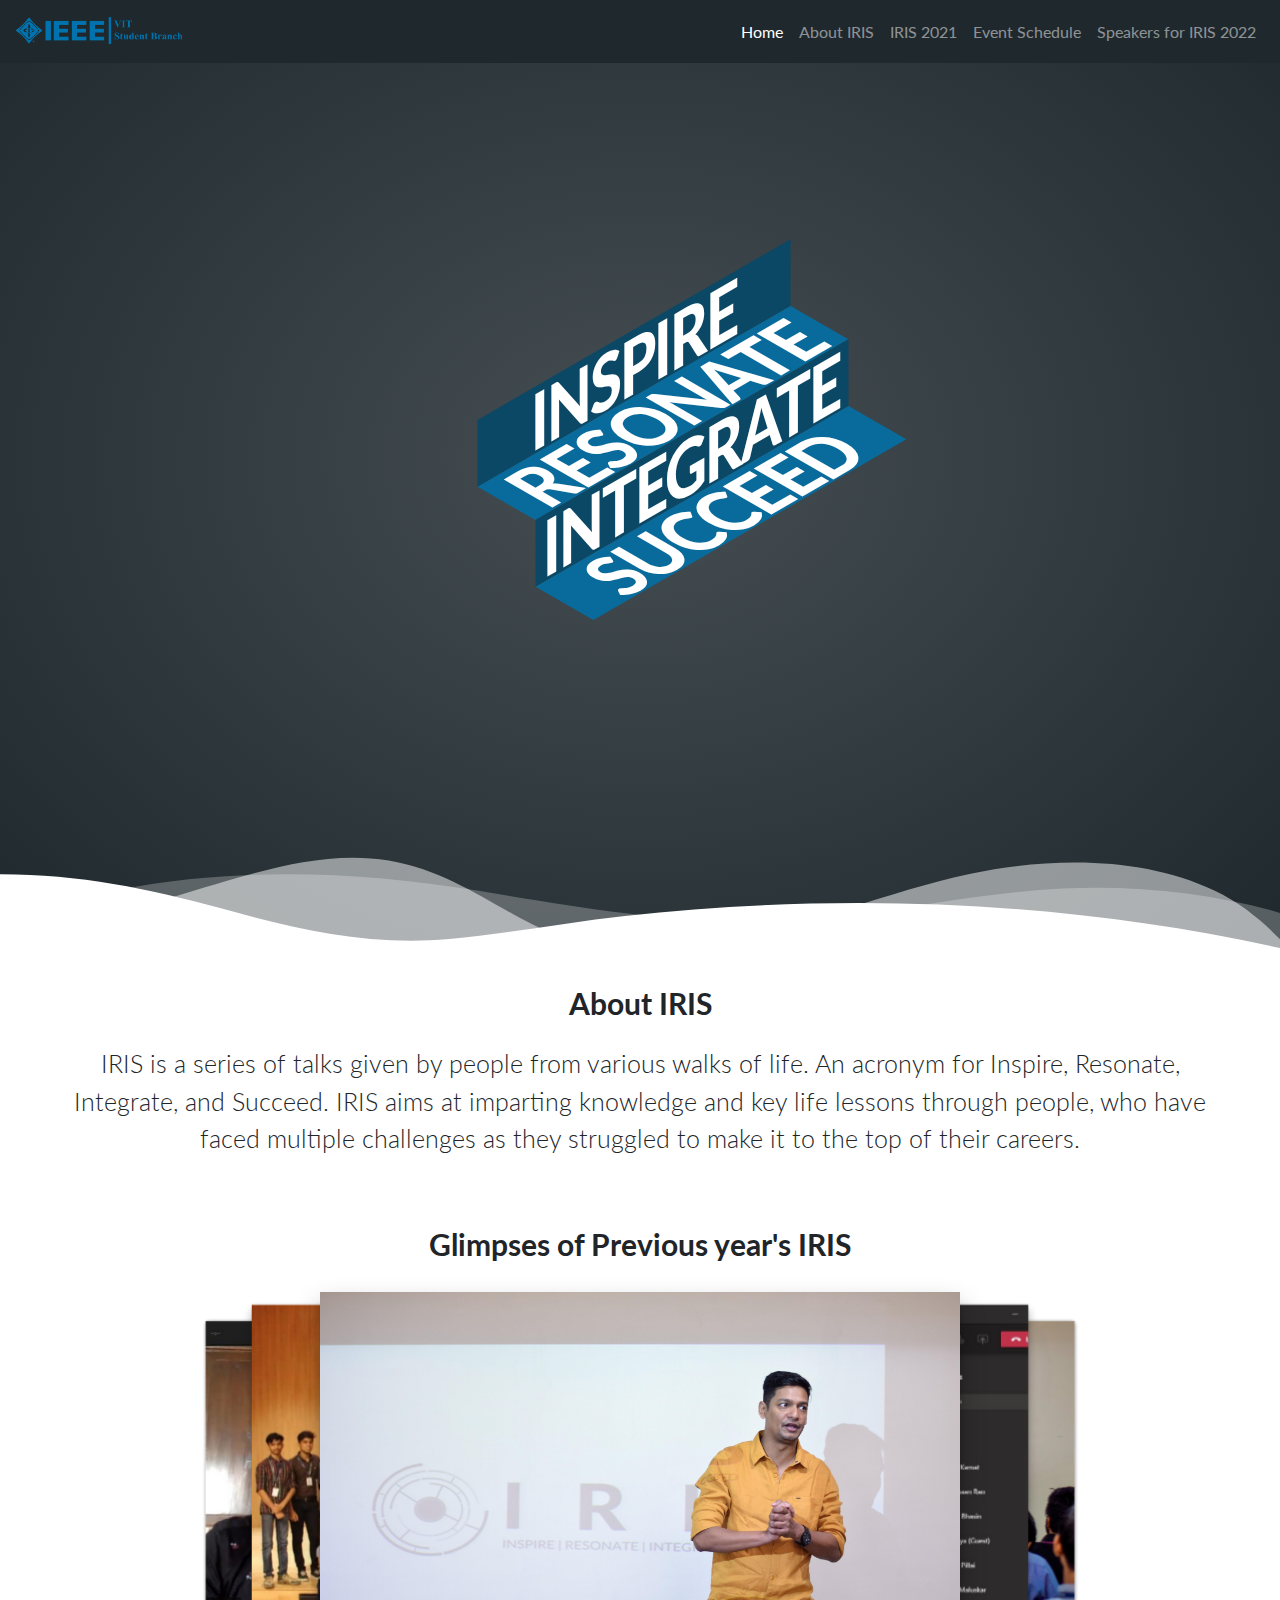
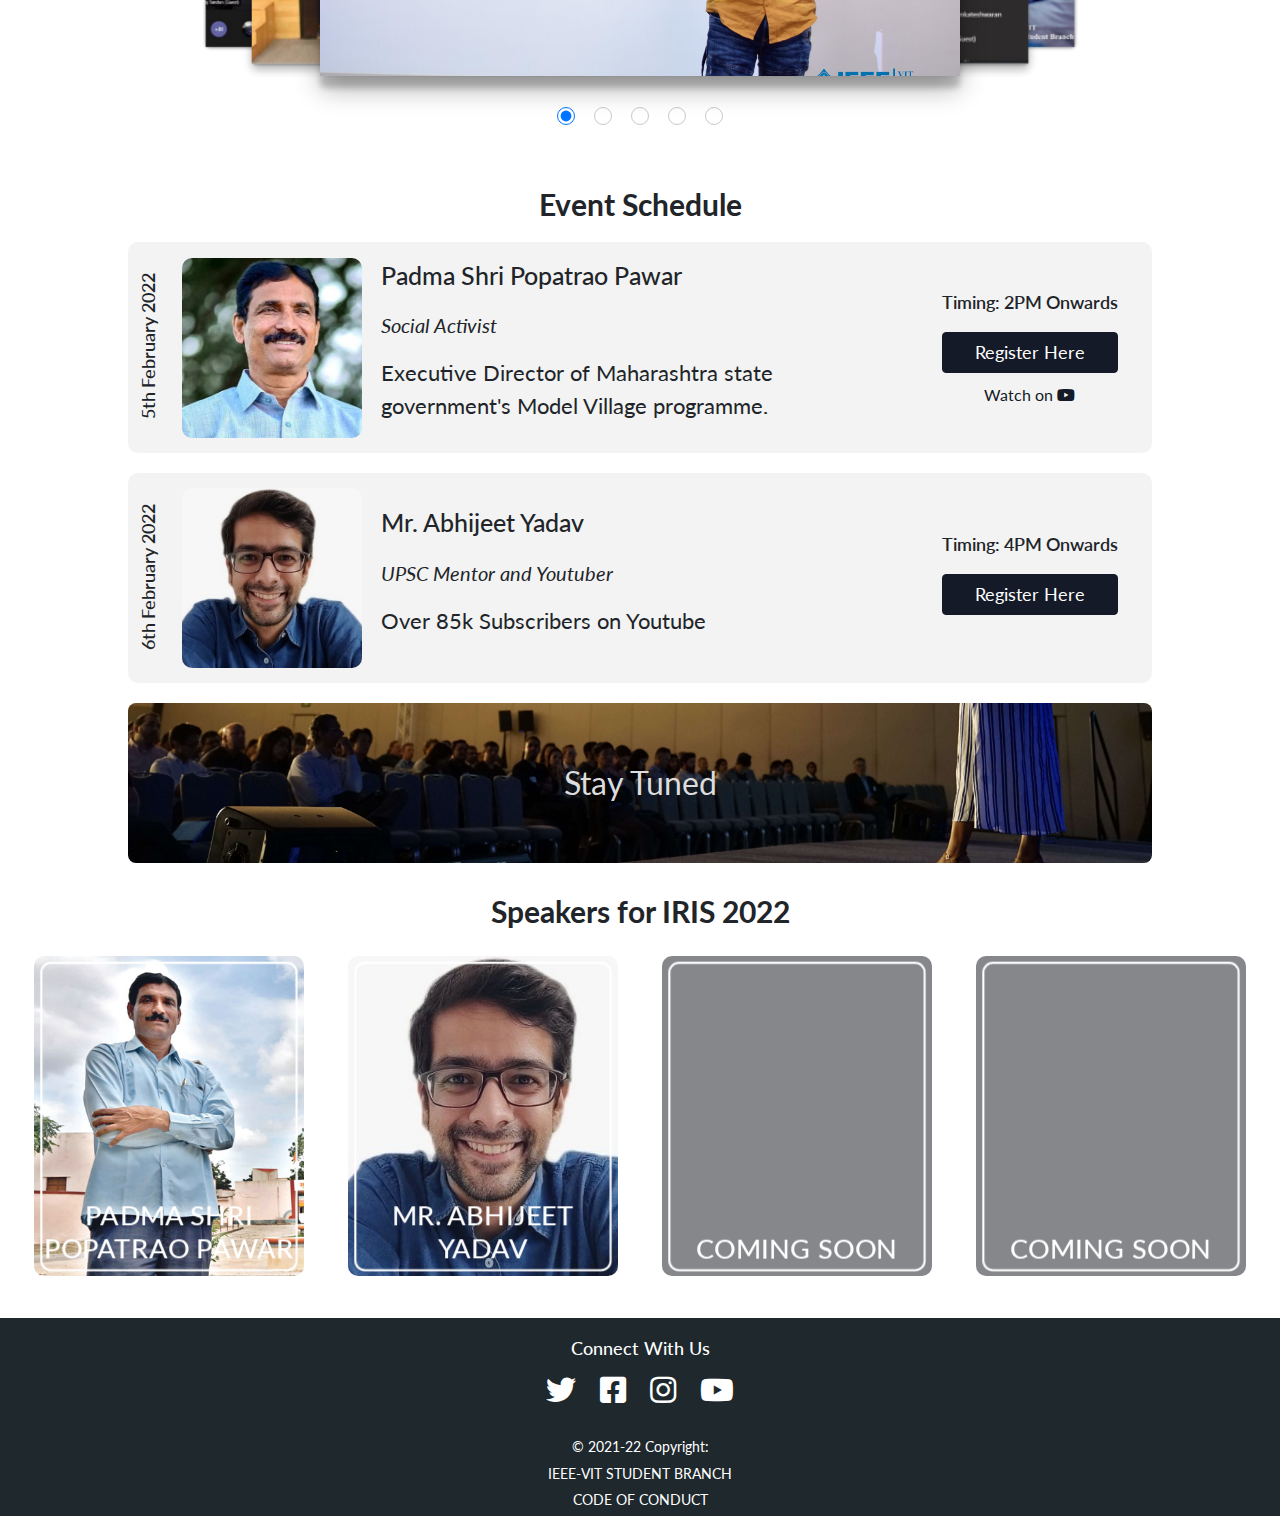
==== index.html @ b1ad0381 "IRIS-2022 v1-day 1 youtube link added" ====
<!DOCTYPE html>
<html lang="en">

<head>
  <meta charset="UTF-8" />
  <meta http-equiv="X-UA-Compatible" content="IE=edge" />
  <meta name="viewport" content="width=device-width, initial-scale=1.0" />
  <link rel="icon" type="image/x-icon" href="img/favicon.png" />

  <link href="https://fonts.googleapis.com/css?family=Lato:100,300,400,700,900" rel="stylesheet" />
  <link rel="stylesheet" href="https://maxcdn.bootstrapcdn.com/font-awesome/4.4.0/css/font-awesome.min.css" />
  <link rel="stylesheet" href="./css/main.css" />

  <title>IRIS 2022</title>

  <link rel="stylesheet" href="css/bootstrap.min.css" />
  <link rel="stylesheet" href="css/main.css" />
  <link rel="stylesheet" href="https://cdnjs.cloudflare.com/ajax/libs/font-awesome/5.15.4/css/all.min.css"
    integrity="sha512-1ycn6IcaQQ40/MKBW2W4Rhis/DbILU74C1vSrLJxCq57o941Ym01SwNsOMqvEBFlcgUa6xLiPY/NS5R+E6ztJQ=="
    crossorigin="anonymous" referrerpolicy="no-referrer" />
  <script src="js/jquery-3.6.0.min.js"></script>
  <script src="js/popper.min.js"></script>
  <script src="js/bootstrap.min.js"></script>
</head>

<body>
  <div id="preloader"></div>
  <nav id="navbar" class="navbar sticky-top navbar-expand-lg navbar-dark">
    <a href="https://ieee.vit.edu.in/" class="navbar-brand"><img src="img/logo.png" width="170px" alt=""
        srcset="" /></a>

    <button type="button" class="navbar-toggler" data-toggle="collapse" data-target="#navbarMenu">
      <span class="navbar-toggler-icon"></span>
    </button>

    <div class="collapse navbar-collapse" id="navbarMenu">
      <ul class="navbar-nav ml-auto">
        <li class="nav-item active"><a href="#" class="nav-link">Home</a></li>
        <li class="nav-item">
          <a href="#intro" class="nav-link">About IRIS</a>
        </li>
        <li class="nav-item">
          <a href="#imagecarousel" class="nav-link">IRIS 2021</a>
        </li>
        <li class="nav-item">
          <a href="#eventschedule" class="nav-link">Event Schedule</a>
        </li>
        <li class="nav-item">
          <a href="#speakers" class="nav-link">Speakers for IRIS 2022</a>
        </li>
      </ul>
    </div>
  </nav>

  <main class="main-container">
    <!-- main logo and background-image  -->
    <div class="logo-header" id="home">
      <div class="iris-animation-container">
        <div class="perspective-text">
          <div class="perspective-line">
            <p class="animation-p"></p>
            <p class="animation-p">IRIS 2022</p>
          </div>
          <div class="perspective-line">
            <p class="animation-p">INSPIRE</p>
            <p class="animation-p"></p>
          </div>
          <div class="perspective-line">
            <p class="animation-p">RESONATE</p>
            <p class="animation-p"></p>
          </div>
          <div class="perspective-line">
            <p class="animation-p">INTEGRATE</p>
            <p class="animation-p"></p>
          </div>
          <div class="perspective-line">
            <p class="animation-p">SUCCEED</p>
            <p class="animation-p"></p>
          </div>
        </div>
      </div>
      <div class="custom-shape-divider-bottom-1641509526">
        <svg data-name="Layer 1" xmlns="http://www.w3.org/2000/svg" viewBox="0 0 1200 120" preserveAspectRatio="none">
          <path
            d="M0,0V46.29c47.79,22.2,103.59,32.17,158,28,70.36-5.37,136.33-33.31,206.8-37.5C438.64,32.43,512.34,53.67,583,72.05c69.27,18,138.3,24.88,209.4,13.08,36.15-6,69.85-17.84,104.45-29.34C989.49,25,1113-14.29,1200,52.47V0Z"
            opacity=".25" class="shape-fill"></path>
          <path
            d="M0,0V15.81C13,36.92,27.64,56.86,47.69,72.05,99.41,111.27,165,111,224.58,91.58c31.15-10.15,60.09-26.07,89.67-39.8,40.92-19,84.73-46,130.83-49.67,36.26-2.85,70.9,9.42,98.6,31.56,31.77,25.39,62.32,62,103.63,73,40.44,10.79,81.35-6.69,119.13-24.28s75.16-39,116.92-43.05c59.73-5.85,113.28,22.88,168.9,38.84,30.2,8.66,59,6.17,87.09-7.5,22.43-10.89,48-26.93,60.65-49.24V0Z"
            opacity=".5" class="shape-fill"></path>
          <path
            d="M0,0V5.63C149.93,59,314.09,71.32,475.83,42.57c43-7.64,84.23-20.12,127.61-26.46,59-8.63,112.48,12.24,165.56,35.4C827.93,77.22,886,95.24,951.2,90c86.53-7,172.46-45.71,248.8-84.81V0Z"
            class="shape-fill"></path>
        </svg>
      </div>
    </div>

    <div class="intro" id="intro">
      <h3 class="heading">About IRIS</h3>

      <p class="desc">
        IRIS is a series of talks given by people from various walks of life.
        An acronym for Inspire, Resonate, Integrate, and Succeed. IRIS aims at
        imparting knowledge and key life lessons through people, who have
        faced multiple challenges as they struggled to make it to the top of
        their careers.
      </p>
    </div>

    <div class="imagecarousel" id="imagecarousel">
      <h3 class="heading">Glimpses of Previous year's IRIS</h3>
      <section id="slider">
        <input type="radio" name="slider" id="s1" checked />
        <input type="radio" name="slider" id="s2" />
        <input type="radio" name="slider" id="s3" />
        <input type="radio" name="slider" id="s4" />
        <input type="radio" name="slider" id="s5" />

        <label for="s1" id="slide1"><img src="img/iris_img1.jpg" alt="" /></label>
        <label for="s2" id="slide2"><img src="img/iris_img6.jpg" alt="" /></label>
        <label for="s3" id="slide3"><img src="img/iris_img3.jpg" alt="" /></label>
        <label for="s4" id="slide4"><img src="img/iris_img7.jpg" alt="" /></label>
        <label for="s5" id="slide5"><img src="img/iris_img5.jpg" alt="" /></label>
      </section>
    </div>

    <div class="eventschedule" id="eventschedule">
      <h3 class="heading">Event Schedule</h3>
      <div class="eventcard" id="event1">
        <div class="eventimage">
          <img class="eventimage" src="img/PopatraoPawar1.jpg" alt="" />
        </div>

        <div class="eventcontent">
          <p class="name">Padma Shri Popatrao Pawar</p>
          <p class="designation">Social Activist</p>
          <p class="speakerdescription">
            Executive Director of Maharashtra state government's Model Village programme.
          </p>
        </div>

        <div class="eventregister">
          <span class="datetime">5th February 2022</span>
          <p class="datetime">Timing: 2PM Onwards</p>
          <a class="registerbutton btn" target="_blank" href="https://forms.gle/4s7tVU9dEQUrKjWs5">Register Here</a>
          <a class="joinbtn" target="_blank" href="https://youtu.be/Gmeq5fLCUpI">Watch on&nbsp;<i
              class="fab fa-youtube"></i></a>
        </div>
      </div>
      <div class="eventcard" id="event1">
        <div class="eventimage">
          <img class="eventimage" src="img/AbhijeetYadav.jpg" alt="" />
        </div>

        <div class="eventcontent">
          <p class="name">Mr. Abhijeet Yadav</p>
          <p class="designation">UPSC Mentor and Youtuber</p>
          <p class="speakerdescription">Over 85k Subscribers on Youtube</p>
        </div>

        <div class="eventregister">
          <span class="datetime">6th February 2022</span>
          <p class="datetime">Timing: 4PM Onwards</p>
          <a class="registerbutton btn" target="_blank" href="https://forms.gle/fTuH5GQMhuCKbfk1A">Register Here</a>
        </div>
      </div>
      <div class="commingsoon1">Stay Tuned</div>
    </div>

    <h3 class="heading" id="speakers">Speakers for IRIS 2022</h3>

    <div class="speaker-cards">
      <div class="speaker-card">
        <div class="speaker-card__content">
          <div class="speaker-card__front" id="speaker1">
            <h3 class="speaker-card__title" id="speaker1">Padma Shri Popatrao Pawar</h3>
          </div>

          <div class="speaker-card__back">
            <p class="speaker-card__body">
              Received the Padma Shri honour for contributing to the field of social work in 2020<br><br>
              Sarpanch of Hiware Bazar, a Gram Panchayat in Ahmednagar
            </p>
            <div class="speaker-links">
              <a href="https://www.facebook.com/Popatrao-Pawar-227015567460030/" target="_new">
                <i class="fab fa-facebook-square"></i>
              </a>

              <a href="https://en.m.wikipedia.org/wiki/Popatrao_Baguji_Pawar/" target="_new">
                <i class="fab fa-wikipedia-w"></i>
              </a>
            </div>
          </div>
        </div>
      </div>

      <div class="speaker-card">
        <div class="speaker-card__content">
          <div class="speaker-card__front" id="speaker2">
            <h3 class="speaker-card__title" id="speaker2">Mr. Abhijeet Yadav</h3>
          </div>

          <div class="speaker-card__back">
            <p class="speaker-card__body"><br>
              B. Tech in Civil Engineering from IIT Delhi <br><br>
              Cleared UPSC CSE twice <br><br>
              2017 (653rd rank) & 2018 (R-List) <br><br>

            </p>
            <div class="speaker-links">
              <a href="https://www.linkedin.com/in/abhiwhy" target="_new">
                <i class="fab fa-linkedin-square"></i>
              </a>
              <a href="https://instagram.com/abhi.why?utm_medium=copy_link" target="_new">
                <i class="fab fa-instagram"></i>
              </a>
            </div>
          </div>
        </div>
      </div>

      <div class="speaker-card">
        <div class="speaker-card__front">
          <h3 class="speaker-card__title" id="speaker2">Coming Soon</h3>
        </div>
      </div>
      <div class="speaker-card">
        <div class="speaker-card__front">
          <h3 class="speaker-card__title" id="speaker2">Coming Soon</h3>
        </div>
      </div>
    </div>
  </main>
  <div class="footer">
    <h3 class="text">Connect With Us</h3>
    <div class="links">
      <a href="https://twitter.com/vidyalankarieee?lang=en" target="_new">
        <i class="fab fa-twitter"></i>
      </a>
      <a href="https://www.facebook.com/IEEEVIT1/" target="_new">
        <i class="fab fa-facebook-square"></i>
      </a>
      <a href="https://www.instagram.com/ieeevit/" target="_new">
        <i class="fab fa-instagram"></i>
      </a>
      <a href="https://www.youtube.com/channel/UCO7ECcxG7aSYB0mxh88g_KA" target="_new">
        <i class="fab fa-youtube"></i>
      </a>
    </div>
    <br />

    <p class="text1">© 2021-22 Copyright:</p>
    <p class="text1">IEEE-VIT STUDENT BRANCH</p>
    <span class="text1">CODE OF CONDUCT</span>
  </div>

  <script>
    var loader = document.getElementById("preloader");
    window.addEventListener("load", function () {
      loader.style.display = "none";
    });
  </script>
</body>

</html>
---- css/main.css ----
@import url("https://fonts.googleapis.com/css2?family=Lato&display=swap");

* {
  margin: 0;
  padding: 0;
  box-sizing: border-box;
  scroll-margin-top: 55px;
  font-family: "Lato", sans-serif;
}

html {
  scroll-behavior: smooth;
}

#preloader {
  background: #1e282d url(../img/loader.gif) no-repeat center center;
  height: 100vh;
  width: 100%;
  position: fixed;
  z-index: 9999;
}

#navbar {
  background-color: rgb(30, 40, 45);
}

/* IRIS ANIMATION */
.iris-animation-container {
  height: 100vh;
  display: flex;
  align-items: center;
  justify-content: center;
  overflow: hidden;
}

.perspective-text {
  color: white;
  font-family: "Poppins", sans-serif;
  font-size: 58px;
  padding: 0.3rem !important;
  font-weight: 900;
  letter-spacing: -2px;
  text-transform: uppercase;
  transform: translateX(-20%);
}

@media (max-width: 600px) {
  .perspective-text {
    transform: translateX(-15%) scale(60%, 60%);
  }
}

.perspective-line {
  height: 50px;
  overflow: hidden;
  position: relative;
}

p.animation-p {
  margin: 0;
  padding: 0 0.5rem;
  height: 50px;
  line-height: 51px;
  transition: all 0.5s ease-in-out;
}

.perspective-line:nth-child(odd) {
  transform: skew(60deg, -30deg) scaleY(0.667);
}

.perspective-line:nth-child(even) {
  transform: skew(0deg, -30deg) scaleY(1.337);
}

.perspective-text:hover p {
  transform: translate(0, -50px);
}

.perspective-line:nth-child(1) {
  left: 29px;
}

.perspective-line:nth-child(2) {
  left: 58px;
  background: #0b4866;
}

.perspective-line:nth-child(3) {
  left: 87px;
  background: #096b9c;
}

.perspective-line:nth-child(4) {
  left: 116px;
  background: #0b4866;
}

.perspective-line:nth-child(5) {
  left: 145px;
  background: #096b9c;
}

/* Logo and Background image starts here */
.logo-header {
  margin-top: -100px;
  background-image: radial-gradient(#1e282dd2, #1e282d);
  background-position: top;
  background-size: 100%;
  height: 110vh;
  background-size: cover;
  position: relative;
  text-align: center;
  position: relative;
}

.intro {
  margin: 2rem;
  text-align: justify;
}

hr {
  width: 100%;
  color: black;
  background-color: black;
  margin: 2rem 0;
}

.intro-header {
  text-align: center;
  padding-top: 10px;
}

.intro h1 {
  padding: 0.5rem;
  margin: 0.5rem;
  font-size: 25px;
}

.intro .desc {
  /* margin: 2rem 0; */
  text-align: center;
  font-size: 25px;
  padding: 1rem;
  font-weight: 350;
}

h3.about-iris-text {
  font-size: 30px;
  font-weight: bold;
}

@media (max-width: 600px) {
  .intro .heading {
    font-size: 30px;
  }

  .intro .desc {
    font-size: 18px;
  }
}

/* image carousel */

.imagecarousel {
  padding-top: 20px;
  padding-bottom: 20px;
}

#slider {
  position: relative;
  width: 50%;
  height: 30vw;
  margin: 80px auto;
  margin-top: 30px;
  perspective: 1400px;
  transform-style: preserve-3d;
}

input[type="radio"] {
  position: relative;
  top: 108%;
  left: 50%;
  width: 18px;
  height: 18px;
  margin: 0 15px 0 0;
  opacity: 0.4;
  transform: translateX(-83px);
  cursor: pointer;
}

input[type="radio"]:nth-child(5) {
  margin-right: 0px;
}

input[type="radio"]:checked {
  opacity: 1;
}

#slider label {
  position: absolute;
  width: 100%;
  height: 100%;
  left: 0;
  top: 0;
  color: white;
  font-size: 70px;
  font-weight: bold;
  border-radius: 5px;
  cursor: pointer;
  display: flex;
  align-items: center;
  justify-content: center;
  transition: transform 400ms ease;
}

#slider label img {
  width: 100%;
  height: 100%;
  object-fit: cover;
}

h3.glimpses-text {
  font-size: 1000px;
  font-weight: bold;
}

/* Slider Functionality */

/* Active Slide */
#s1:checked ~ #slide1,
#s2:checked ~ #slide2,
#s3:checked ~ #slide3,
#s4:checked ~ #slide4,
#s5:checked ~ #slide5 {
  box-shadow: 0 13px 26px rgba(0, 0, 0, 0.3), 0 12px 6px rgba(0, 0, 0, 0.2);
  transform: translate3d(0%, 0, 0px);
}

/* Next Slide */
#s1:checked ~ #slide2,
#s2:checked ~ #slide3,
#s3:checked ~ #slide4,
#s4:checked ~ #slide5,
#s5:checked ~ #slide1 {
  box-shadow: 0 6px 10px rgba(0, 0, 0, 0.3), 0 2px 2px rgba(0, 0, 0, 0.2);
  transform: translate3d(15%, 0, -100px);
}

/* Next to Next Slide */
#s1:checked ~ #slide3,
#s2:checked ~ #slide4,
#s3:checked ~ #slide5,
#s4:checked ~ #slide1,
#s5:checked ~ #slide2 {
  box-shadow: 0 1px 4px rgba(0, 0, 0, 0.4);
  transform: translate3d(30%, 0, -250px);
}

/* Previous to Previous Slide */
#s1:checked ~ #slide4,
#s2:checked ~ #slide5,
#s3:checked ~ #slide1,
#s4:checked ~ #slide2,
#s5:checked ~ #slide3 {
  box-shadow: 0 1px 4px rgba(0, 0, 0, 0.4);
  transform: translate3d(-30%, 0, -250px);
}

/* Previous Slide */
#s1:checked ~ #slide5,
#s2:checked ~ #slide1,
#s3:checked ~ #slide2,
#s4:checked ~ #slide3,
#s5:checked ~ #slide4 {
  box-shadow: 0 6px 10px rgba(0, 0, 0, 0.3), 0 2px 2px rgba(0, 0, 0, 0.2);
  transform: translate3d(-15%, 0, -100px);
}

/* @media (max-width: 500px) {
    #slider {
      width: 65%;
      height: 40vw;
    }
  } */

@media screen and (max-width: 600px) {
  #slider {
    perspective: 800px;
    width: 80%;
    height: 60vw;
  }

  input[type="radio"] {
    width: 10px;
    height: 10px;
    margin: 0 15px 0 0;
    transform: translateX(-67px);
  }
}
/* image carousel ends */

/* This is the wave code */
.custom-shape-divider-bottom-1641509526 {
  position: absolute;
  bottom: 0;
  left: 0;
  width: 100%;
  overflow: hidden;
  line-height: 0;
  transform: rotate(180deg);
}

.custom-shape-divider-bottom-1641509526 svg {
  position: relative;
  display: block;
  width: calc(129% + 1.3px);
  height: 104px;
}

.custom-shape-divider-bottom-1641509526 .shape-fill {
  fill: #ffffff;
}

/* event schedule */

.eventschedule {
  /* width: 90%; */
  margin: 10px auto;
}

.eventschedule > .text {
  padding-top: 20px;
}

.eventschedule .eventcard {
  /* width:100%; */
  margin: 20px 10%;
  padding: 15px;
  border-radius: 10px;
  background-color: #f3f3f3;
  display: flex;
  justify-content: space-around;
  align-items: center;
  flex-wrap: wrap;
}

.eventimage {
  width: 180px;
  height: 180px;
}

.eventimage img {
  width: 100%;
  height: 100%;
  border-radius: 10px;
  object-fit: cover;
}

.eventcontent {
  width: 50%;
  margin-right: 2.5%;
}

.eventcontent .name {
  font-size: 25px;
  font-weight: 500;
}

.eventcontent .designation {
  font-size: 20px;
  font-style: italic;
}

.eventcontent .speakerdescription {
  font-size: 22px;
}

.eventregister {
  display: flex;
  justify-content: center;
  align-items: center;
  flex-direction: column;
}

.eventregister .registerbutton {
  text-decoration: none;
  width: 100%;
  margin-bottom: 10px;
  background-color: #141a28;
  border: 1.5px solid #141a28;
  font-size: large;
  color: #fff;
}

.joinbtn {
  display: flex;
  align-items: center;
  color: #141a28 !important;
}

.joinbtn:hover {
  color: #141a28c4 !important;
  text-decoration: underline;
}

.eventregister .registerbutton:hover {
  background-color: transparent;
  color: #000;
  border-color: #141a28;
}

.eventregister .registerbutton:active {
  background-color: rgb(219, 213, 213);
  color: #141a28;
}

.eventregister .datetime {
  font-size: 18px;
  font-weight: 600;
}

@media (max-width: 768px) {
  .eventcard {
    flex-direction: column;
  }

  .eventimage {
    width: 60%;
    height: 30%;
  }

  .eventcontent {
    width: auto;
    text-align: center;
    margin-top: 10px;
    flex-direction: row;
  }
}

@media (min-width: 769px) {
  .eventcard {
    position: relative;
  }
  .eventimage img {
    margin-left: 20px;
  }

  span.datetime {
    position: absolute;
    top: 40%;
    left: 0;
    transform: translateX(-50%) translateY(-50%) rotate(-90deg);
    margin: 20px;
  }
}

@media (max-width: 600px) {
  .eventcontent .name {
    font-size: 20px;
  }

  .eventcontent .designation {
    font-size: 17px;
  }

  .eventcontent .speakerdescription {
    font-size: 18px;
  }
}

@media (max-width: 768px) {
  span .datetime {
    width: 100%;
  }
}

/* This is for cards  */
h3#speakers {
  margin-bottom: -30px;
  padding-top: 20px;
}
.speaker-cards {
  display: flex;
  justify-content: space-evenly;
  flex-wrap: wrap;
  padding: 2rem 0;
  margin-top: 15px;
}

h2,
h3,
h5 {
  text-align: center;
}

/* footer */
.footer {
  background-color: #1e282d;
  background-position: top;
  background-size: 100%;
  color: #fff;
  padding: 20px;
  padding-bottom: 0px;
}

.footer > .text {
  text-align: center;
  display: block;
  font-size: 1.1rem;
}

.footer > .text1 {
  text-align: center;
  display: block;
  font-size: 0.9rem;
  margin-bottom: 0;
  padding-bottom: 0.3rem;
}

.links {
  font-size: 30px;
  text-align: center;
}

.links a {
  text-decoration: none;
  color: #fff;
  margin: 0 0.5rem;
}

/* flipping speaker card */

:root {
  --level-one: translateZ(3rem);
  --level-two: translateZ(6rem);
  --level-three: translateZ(8rem);

  --fw-normal: 400;
  --fw-bold: 700;

  --clr: #85878b;
}

*,
*::before,
*::after {
  box-sizing: border-box;
  margin: 0;
}

.speaker-card {
  width: 270px;
  height: 320px;
  perspective: 800px;
  margin: 10px;
}

.speaker-card__content {
  width: 100%;
  height: 100%;
  text-align: center;
  position: relative;
  transition: transform 1.5s;
  transform-style: preserve-3d;
}

.speaker-card:hover .speaker-card__content {
  transform: rotateY(0.5turn);
}

.speaker-card__front,
.speaker-card__back {
  position: absolute;
  top: 0;
  bottom: 0px;
  left: 0;
  right: 0;
  border-radius: 10px;
  backface-visibility: hidden;
  transform-style: preserve-3d;
}

.speaker-card__front {
  background-color: var(--clr);
  /* background-image: url("../images/shronit-ladhani.png"); */
  object-fit: contain;
  background-size: cover;
  background-blend-mode: overlay;
  color: white;
  display: flex;
  justify-content: center;
  align-items: flex-end;
  padding-bottom: 10px;
}

.speaker-card__front::before {
  content: "";
  position: absolute;
  --spacer: 0.9em;
  top: var(--spacer);
  bottom: var(--spacer);
  left: var(--spacer);
  right: var(--spacer);
  border: 2px solid currentColor;
  border-radius: 10px;
  transform: var(--level-one);
}

.speaker-card__front#speaker1 {
  background-image: url("../img/PopatraoPawar2.jpg");
}

.speaker-card__front#speaker2 {
  background-image: url("../img/AbhijeetYadav.jpg");
  background-position: 30%;
}

.speaker-card__front#speaker3 {
  background-image: url("../img/ShamsAalamShaikh2.jpg");
  background-position: 70%;
}

.speaker-card__front#speaker4 {
  background-image: url("../img/VikramSir2.jpg");
}

.speaker-card__title#speaker1,
.speaker-card__title#speaker2,
.speaker-card__title#speaker3,
.speaker-card__title#speaker4 {
  font-size: 23px;
  margin: 20px;
}

.speaker-card__title {
  font-size: 30px;
  transform: var(--level-three);
  text-transform: uppercase;
  margin-bottom: 25px;
  padding: 5px;
}

.speaker-card__body {
  transform: var(--level-two);
  font-weight: 0;
  font-size: 16px;
}

.speaker-card__back {
  transform: rotateY(0.5turn);
  color: var(--clr);
  background: #333;
  padding: 20px;
  color: #fff;
  display: flex;
  flex-direction: column;
  justify-content: center;
}

.speaker-links {
  font-size: 40px;
  text-align: center;
}

.speaker-links a {
  text-decoration: none;
  color: #fff;
}

@media screen and (min-width: 933px) and (max-width: 1224px) {
  .speaker-card {
    margin-right: 60px;
    margin-left: 60px;
  }
}

.heading {
  font-size: 30px;
  font-weight: bold;
}

@media (max-width: 600px) {
  .heading {
    font-size: 25px;
  }
}

.commingsoon1,
.commingsoon2 {
  display: flex;
  justify-content: center;
  align-items: center;
  margin: auto;
  font-size: 2rem;
  text-align: center;
  width: 80%;
  height: 10rem;
  border-radius: 0.5rem;
}

.commingsoon1 {
  background-image: url(../img/bg1.jpg), linear-gradient(#333333a4, #aaaaaab6);
  background-size: cover;
  background-position: left 90%;
  color: #ddd;
}

.commingsoon2 {
  background-image: url(../img/irisfp.jpeg);
  background-position: center 52%;
  opacity: 0.4;
  color: #aaa;
}
---- css/main.css ----
@import url("https://fonts.googleapis.com/css2?family=Lato&display=swap");

* {
  margin: 0;
  padding: 0;
  box-sizing: border-box;
  scroll-margin-top: 55px;
  font-family: "Lato", sans-serif;
}

html {
  scroll-behavior: smooth;
}

#preloader {
  background: #1e282d url(../img/loader.gif) no-repeat center center;
  height: 100vh;
  width: 100%;
  position: fixed;
  z-index: 9999;
}

#navbar {
  background-color: rgb(30, 40, 45);
}

/* IRIS ANIMATION */
.iris-animation-container {
  height: 100vh;
  display: flex;
  align-items: center;
  justify-content: center;
  overflow: hidden;
}

.perspective-text {
  color: white;
  font-family: "Poppins", sans-serif;
  font-size: 58px;
  padding: 0.3rem !important;
  font-weight: 900;
  letter-spacing: -2px;
  text-transform: uppercase;
  transform: translateX(-20%);
}

@media (max-width: 600px) {
  .perspective-text {
    transform: translateX(-15%) scale(60%, 60%);
  }
}

.perspective-line {
  height: 50px;
  overflow: hidden;
  position: relative;
}

p.animation-p {
  margin: 0;
  padding: 0 0.5rem;
  height: 50px;
  line-height: 51px;
  transition: all 0.5s ease-in-out;
}

.perspective-line:nth-child(odd) {
  transform: skew(60deg, -30deg) scaleY(0.667);
}

.perspective-line:nth-child(even) {
  transform: skew(0deg, -30deg) scaleY(1.337);
}

.perspective-text:hover p {
  transform: translate(0, -50px);
}

.perspective-line:nth-child(1) {
  left: 29px;
}

.perspective-line:nth-child(2) {
  left: 58px;
  background: #0b4866;
}

.perspective-line:nth-child(3) {
  left: 87px;
  background: #096b9c;
}

.perspective-line:nth-child(4) {
  left: 116px;
  background: #0b4866;
}

.perspective-line:nth-child(5) {
  left: 145px;
  background: #096b9c;
}

/* Logo and Background image starts here */
.logo-header {
  margin-top: -100px;
  background-image: radial-gradient(#1e282dd2, #1e282d);
  background-position: top;
  background-size: 100%;
  height: 110vh;
  background-size: cover;
  position: relative;
  text-align: center;
  position: relative;
}

.intro {
  margin: 2rem;
  text-align: justify;
}

hr {
  width: 100%;
  color: black;
  background-color: black;
  margin: 2rem 0;
}

.intro-header {
  text-align: center;
  padding-top: 10px;
}

.intro h1 {
  padding: 0.5rem;
  margin: 0.5rem;
  font-size: 25px;
}

.intro .desc {
  /* margin: 2rem 0; */
  text-align: center;
  font-size: 25px;
  padding: 1rem;
  font-weight: 350;
}

h3.about-iris-text {
  font-size: 30px;
  font-weight: bold;
}

@media (max-width: 600px) {
  .intro .heading {
    font-size: 30px;
  }

  .intro .desc {
    font-size: 18px;
  }
}

/* image carousel */

.imagecarousel {
  padding-top: 20px;
  padding-bottom: 20px;
}

#slider {
  position: relative;
  width: 50%;
  height: 30vw;
  margin: 80px auto;
  margin-top: 30px;
  perspective: 1400px;
  transform-style: preserve-3d;
}

input[type="radio"] {
  position: relative;
  top: 108%;
  left: 50%;
  width: 18px;
  height: 18px;
  margin: 0 15px 0 0;
  opacity: 0.4;
  transform: translateX(-83px);
  cursor: pointer;
}

input[type="radio"]:nth-child(5) {
  margin-right: 0px;
}

input[type="radio"]:checked {
  opacity: 1;
}

#slider label {
  position: absolute;
  width: 100%;
  height: 100%;
  left: 0;
  top: 0;
  color: white;
  font-size: 70px;
  font-weight: bold;
  border-radius: 5px;
  cursor: pointer;
  display: flex;
  align-items: center;
  justify-content: center;
  transition: transform 400ms ease;
}

#slider label img {
  width: 100%;
  height: 100%;
  object-fit: cover;
}

h3.glimpses-text {
  font-size: 1000px;
  font-weight: bold;
}

/* Slider Functionality */

/* Active Slide */
#s1:checked ~ #slide1,
#s2:checked ~ #slide2,
#s3:checked ~ #slide3,
#s4:checked ~ #slide4,
#s5:checked ~ #slide5 {
  box-shadow: 0 13px 26px rgba(0, 0, 0, 0.3), 0 12px 6px rgba(0, 0, 0, 0.2);
  transform: translate3d(0%, 0, 0px);
}

/* Next Slide */
#s1:checked ~ #slide2,
#s2:checked ~ #slide3,
#s3:checked ~ #slide4,
#s4:checked ~ #slide5,
#s5:checked ~ #slide1 {
  box-shadow: 0 6px 10px rgba(0, 0, 0, 0.3), 0 2px 2px rgba(0, 0, 0, 0.2);
  transform: translate3d(15%, 0, -100px);
}

/* Next to Next Slide */
#s1:checked ~ #slide3,
#s2:checked ~ #slide4,
#s3:checked ~ #slide5,
#s4:checked ~ #slide1,
#s5:checked ~ #slide2 {
  box-shadow: 0 1px 4px rgba(0, 0, 0, 0.4);
  transform: translate3d(30%, 0, -250px);
}

/* Previous to Previous Slide */
#s1:checked ~ #slide4,
#s2:checked ~ #slide5,
#s3:checked ~ #slide1,
#s4:checked ~ #slide2,
#s5:checked ~ #slide3 {
  box-shadow: 0 1px 4px rgba(0, 0, 0, 0.4);
  transform: translate3d(-30%, 0, -250px);
}

/* Previous Slide */
#s1:checked ~ #slide5,
#s2:checked ~ #slide1,
#s3:checked ~ #slide2,
#s4:checked ~ #slide3,
#s5:checked ~ #slide4 {
  box-shadow: 0 6px 10px rgba(0, 0, 0, 0.3), 0 2px 2px rgba(0, 0, 0, 0.2);
  transform: translate3d(-15%, 0, -100px);
}

/* @media (max-width: 500px) {
    #slider {
      width: 65%;
      height: 40vw;
    }
  } */

@media screen and (max-width: 600px) {
  #slider {
    perspective: 800px;
    width: 80%;
    height: 60vw;
  }

  input[type="radio"] {
    width: 10px;
    height: 10px;
    margin: 0 15px 0 0;
    transform: translateX(-67px);
  }
}
/* image carousel ends */

/* This is the wave code */
.custom-shape-divider-bottom-1641509526 {
  position: absolute;
  bottom: 0;
  left: 0;
  width: 100%;
  overflow: hidden;
  line-height: 0;
  transform: rotate(180deg);
}

.custom-shape-divider-bottom-1641509526 svg {
  position: relative;
  display: block;
  width: calc(129% + 1.3px);
  height: 104px;
}

.custom-shape-divider-bottom-1641509526 .shape-fill {
  fill: #ffffff;
}

/* event schedule */

.eventschedule {
  /* width: 90%; */
  margin: 10px auto;
}

.eventschedule > .text {
  padding-top: 20px;
}

.eventschedule .eventcard {
  /* width:100%; */
  margin: 20px 10%;
  padding: 15px;
  border-radius: 10px;
  background-color: #f3f3f3;
  display: flex;
  justify-content: space-around;
  align-items: center;
  flex-wrap: wrap;
}

.eventimage {
  width: 180px;
  height: 180px;
}

.eventimage img {
  width: 100%;
  height: 100%;
  border-radius: 10px;
  object-fit: cover;
}

.eventcontent {
  width: 50%;
  margin-right: 2.5%;
}

.eventcontent .name {
  font-size: 25px;
  font-weight: 500;
}

.eventcontent .designation {
  font-size: 20px;
  font-style: italic;
}

.eventcontent .speakerdescription {
  font-size: 22px;
}

.eventregister {
  display: flex;
  justify-content: center;
  align-items: center;
  flex-direction: column;
}

.eventregister .registerbutton {
  text-decoration: none;
  width: 100%;
  margin-bottom: 10px;
  background-color: #141a28;
  border: 1.5px solid #141a28;
  font-size: large;
  color: #fff;
}

.joinbtn {
  display: flex;
  align-items: center;
  color: #141a28 !important;
}

.joinbtn:hover {
  color: #141a28c4 !important;
  text-decoration: underline;
}

.eventregister .registerbutton:hover {
  background-color: transparent;
  color: #000;
  border-color: #141a28;
}

.eventregister .registerbutton:active {
  background-color: rgb(219, 213, 213);
  color: #141a28;
}

.eventregister .datetime {
  font-size: 18px;
  font-weight: 600;
}

@media (max-width: 768px) {
  .eventcard {
    flex-direction: column;
  }

  .eventimage {
    width: 60%;
    height: 30%;
  }

  .eventcontent {
    width: auto;
    text-align: center;
    margin-top: 10px;
    flex-direction: row;
  }
}

@media (min-width: 769px) {
  .eventcard {
    position: relative;
  }
  .eventimage img {
    margin-left: 20px;
  }

  span.datetime {
    position: absolute;
    top: 40%;
    left: 0;
    transform: translateX(-50%) translateY(-50%) rotate(-90deg);
    margin: 20px;
  }
}

@media (max-width: 600px) {
  .eventcontent .name {
    font-size: 20px;
  }

  .eventcontent .designation {
    font-size: 17px;
  }

  .eventcontent .speakerdescription {
    font-size: 18px;
  }
}

@media (max-width: 768px) {
  span .datetime {
    width: 100%;
  }
}

/* This is for cards  */
h3#speakers {
  margin-bottom: -30px;
  padding-top: 20px;
}
.speaker-cards {
  display: flex;
  justify-content: space-evenly;
  flex-wrap: wrap;
  padding: 2rem 0;
  margin-top: 15px;
}

h2,
h3,
h5 {
  text-align: center;
}

/* footer */
.footer {
  background-color: #1e282d;
  background-position: top;
  background-size: 100%;
  color: #fff;
  padding: 20px;
  padding-bottom: 0px;
}

.footer > .text {
  text-align: center;
  display: block;
  font-size: 1.1rem;
}

.footer > .text1 {
  text-align: center;
  display: block;
  font-size: 0.9rem;
  margin-bottom: 0;
  padding-bottom: 0.3rem;
}

.links {
  font-size: 30px;
  text-align: center;
}

.links a {
  text-decoration: none;
  color: #fff;
  margin: 0 0.5rem;
}

/* flipping speaker card */

:root {
  --level-one: translateZ(3rem);
  --level-two: translateZ(6rem);
  --level-three: translateZ(8rem);

  --fw-normal: 400;
  --fw-bold: 700;

  --clr: #85878b;
}

*,
*::before,
*::after {
  box-sizing: border-box;
  margin: 0;
}

.speaker-card {
  width: 270px;
  height: 320px;
  perspective: 800px;
  margin: 10px;
}

.speaker-card__content {
  width: 100%;
  height: 100%;
  text-align: center;
  position: relative;
  transition: transform 1.5s;
  transform-style: preserve-3d;
}

.speaker-card:hover .speaker-card__content {
  transform: rotateY(0.5turn);
}

.speaker-card__front,
.speaker-card__back {
  position: absolute;
  top: 0;
  bottom: 0px;
  left: 0;
  right: 0;
  border-radius: 10px;
  backface-visibility: hidden;
  transform-style: preserve-3d;
}

.speaker-card__front {
  background-color: var(--clr);
  /* background-image: url("../images/shronit-ladhani.png"); */
  object-fit: contain;
  background-size: cover;
  background-blend-mode: overlay;
  color: white;
  display: flex;
  justify-content: center;
  align-items: flex-end;
  padding-bottom: 10px;
}

.speaker-card__front::before {
  content: "";
  position: absolute;
  --spacer: 0.9em;
  top: var(--spacer);
  bottom: var(--spacer);
  left: var(--spacer);
  right: var(--spacer);
  border: 2px solid currentColor;
  border-radius: 10px;
  transform: var(--level-one);
}

.speaker-card__front#speaker1 {
  background-image: url("../img/PopatraoPawar2.jpg");
}

.speaker-card__front#speaker2 {
  background-image: url("../img/AbhijeetYadav.jpg");
  background-position: 30%;
}

.speaker-card__front#speaker3 {
  background-image: url("../img/ShamsAalamShaikh2.jpg");
  background-position: 70%;
}

.speaker-card__front#speaker4 {
  background-image: url("../img/VikramSir2.jpg");
}

.speaker-card__title#speaker1,
.speaker-card__title#speaker2,
.speaker-card__title#speaker3,
.speaker-card__title#speaker4 {
  font-size: 23px;
  margin: 20px;
}

.speaker-card__title {
  font-size: 30px;
  transform: var(--level-three);
  text-transform: uppercase;
  margin-bottom: 25px;
  padding: 5px;
}

.speaker-card__body {
  transform: var(--level-two);
  font-weight: 0;
  font-size: 16px;
}

.speaker-card__back {
  transform: rotateY(0.5turn);
  color: var(--clr);
  background: #333;
  padding: 20px;
  color: #fff;
  display: flex;
  flex-direction: column;
  justify-content: center;
}

.speaker-links {
  font-size: 40px;
  text-align: center;
}

.speaker-links a {
  text-decoration: none;
  color: #fff;
}

@media screen and (min-width: 933px) and (max-width: 1224px) {
  .speaker-card {
    margin-right: 60px;
    margin-left: 60px;
  }
}

.heading {
  font-size: 30px;
  font-weight: bold;
}

@media (max-width: 600px) {
  .heading {
    font-size: 25px;
  }
}

.commingsoon1,
.commingsoon2 {
  display: flex;
  justify-content: center;
  align-items: center;
  margin: auto;
  font-size: 2rem;
  text-align: center;
  width: 80%;
  height: 10rem;
  border-radius: 0.5rem;
}

.commingsoon1 {
  background-image: url(../img/bg1.jpg), linear-gradient(#333333a4, #aaaaaab6);
  background-size: cover;
  background-position: left 90%;
  color: #ddd;
}

.commingsoon2 {
  background-image: url(../img/irisfp.jpeg);
  background-position: center 52%;
  opacity: 0.4;
  color: #aaa;
}
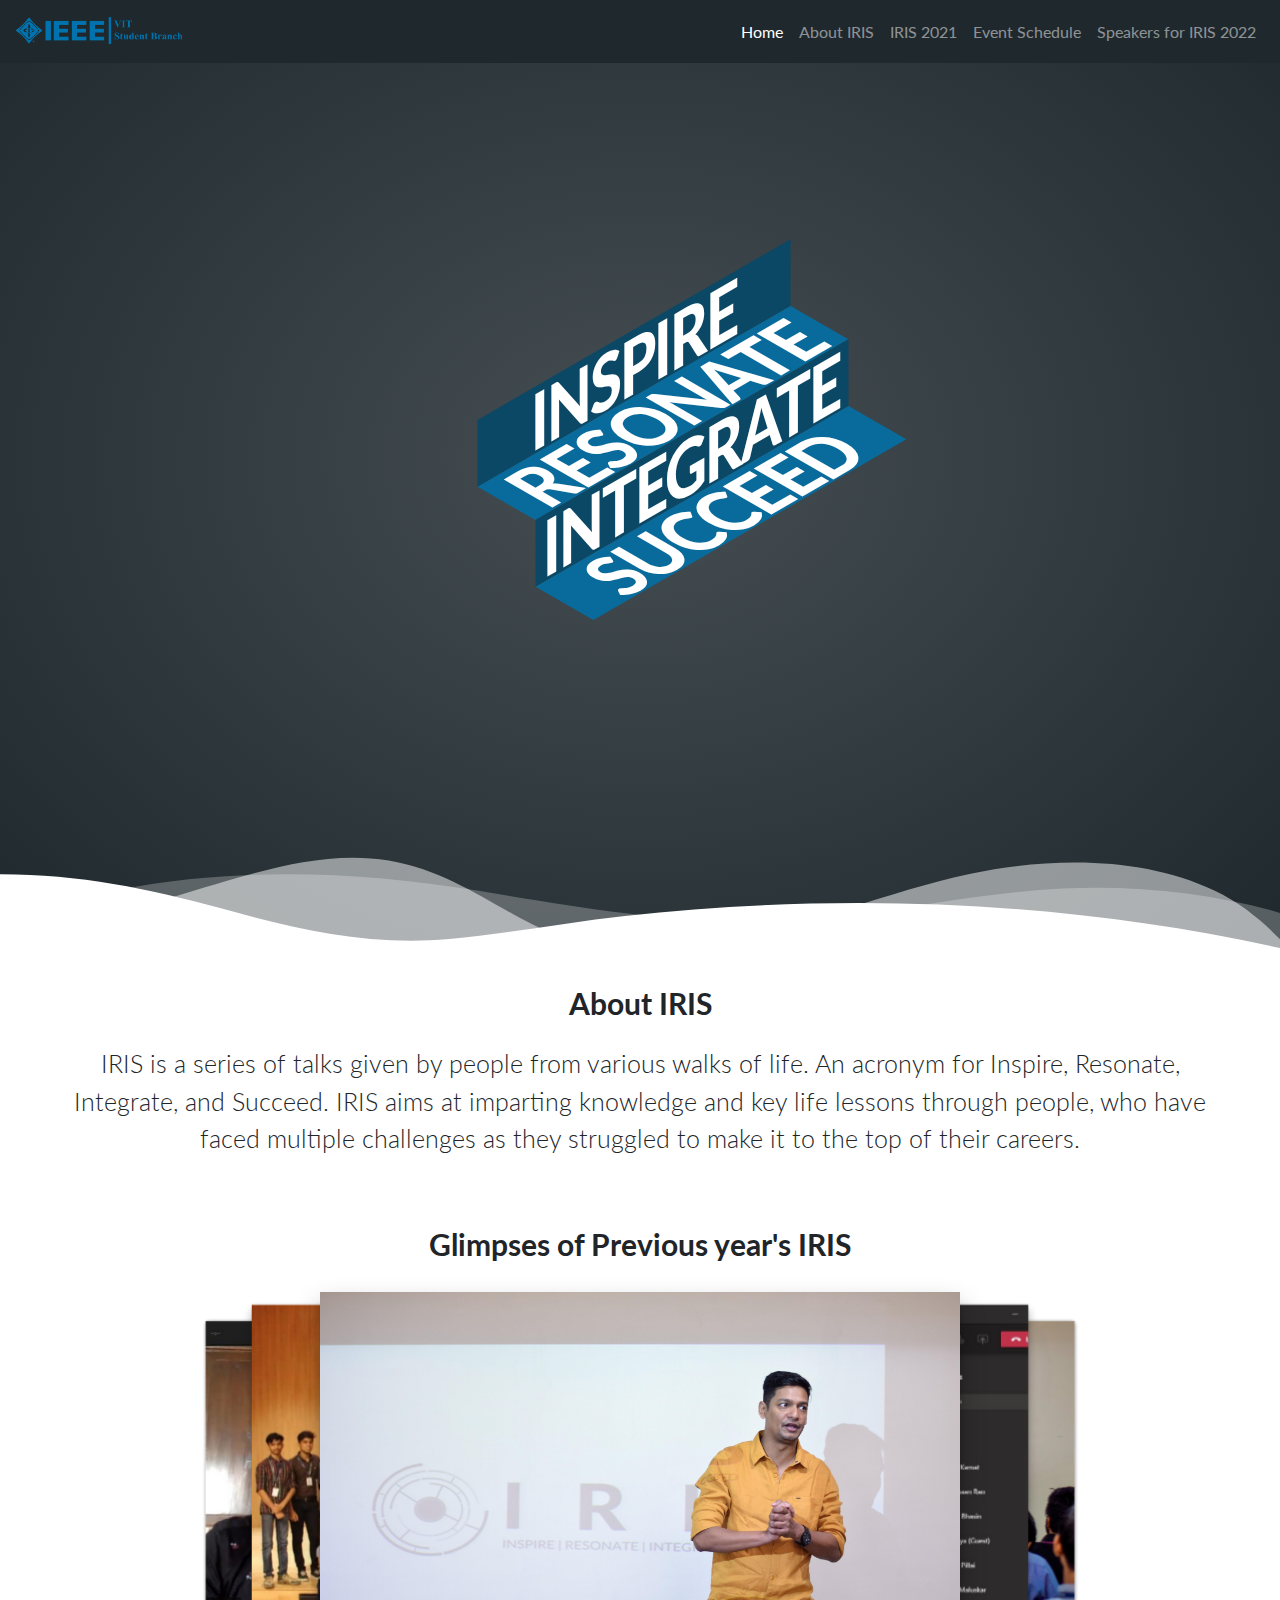
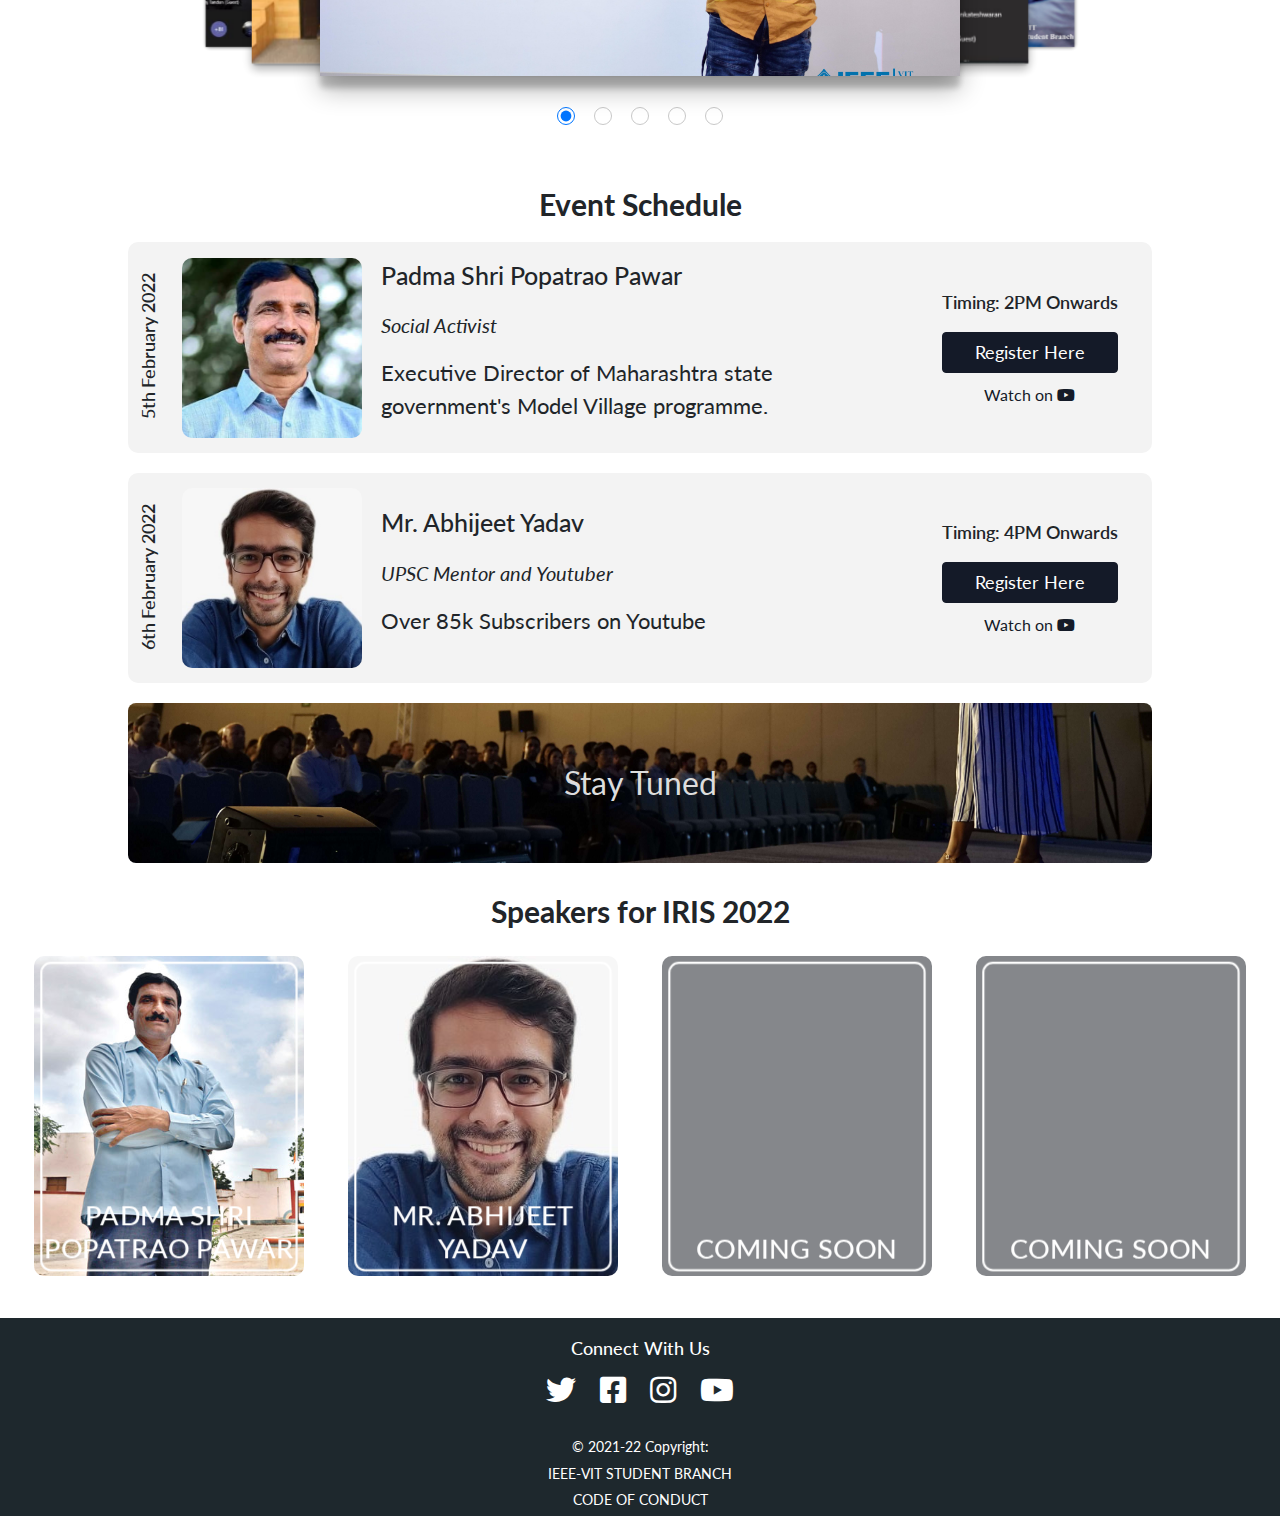
==== commit 24c8d1a6: "IRIS-2022 v1-day 2 youtube link added" ====
--- a/index.html
+++ b/index.html
@@ -161,6 +161,8 @@
           <span class="datetime">6th February 2022</span>
           <p class="datetime">Timing: 4PM Onwards</p>
           <a class="registerbutton btn" target="_blank" href="https://forms.gle/fTuH5GQMhuCKbfk1A">Register Here</a>
+          <a class="joinbtn" target="_blank" href="https://youtu.be/b4hU34WzEms">Watch on&nbsp;<i
+              class="fab fa-youtube"></i></a>
         </div>
       </div>
       <div class="commingsoon1">Stay Tuned</div>
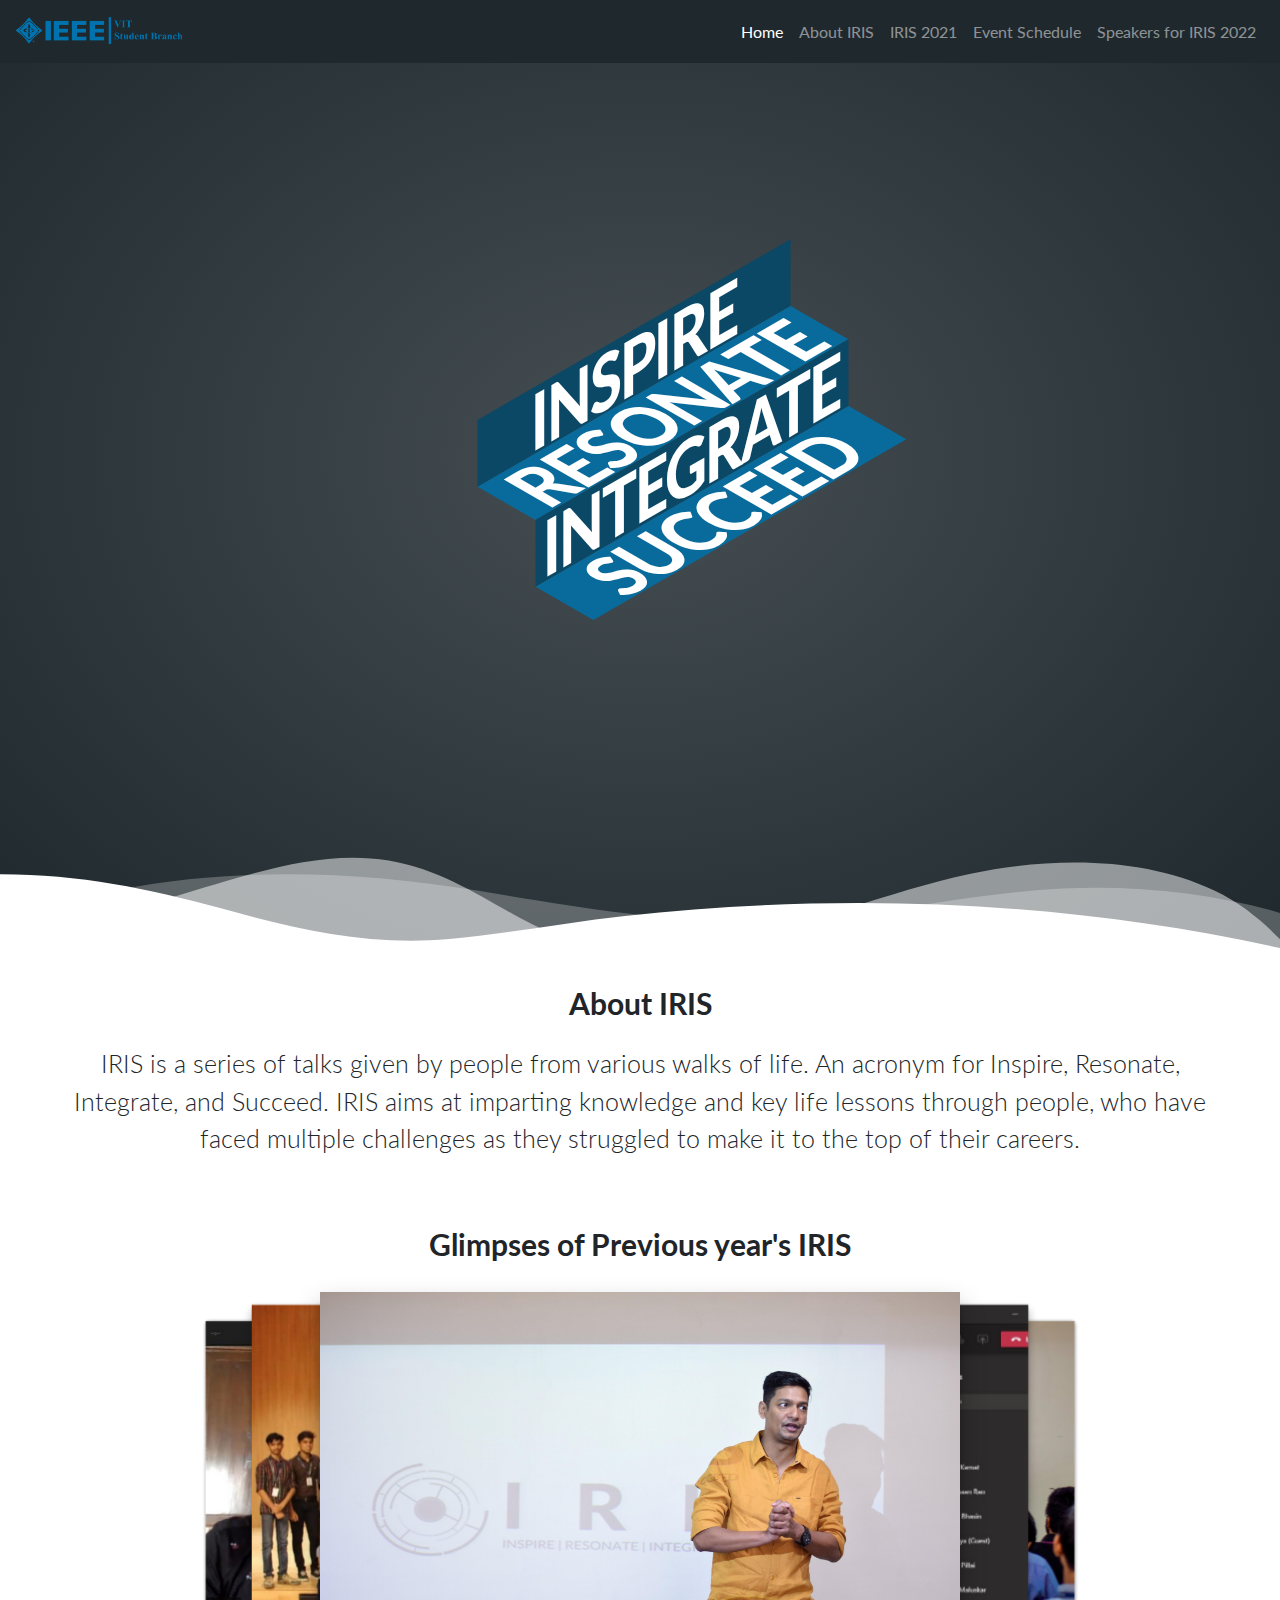
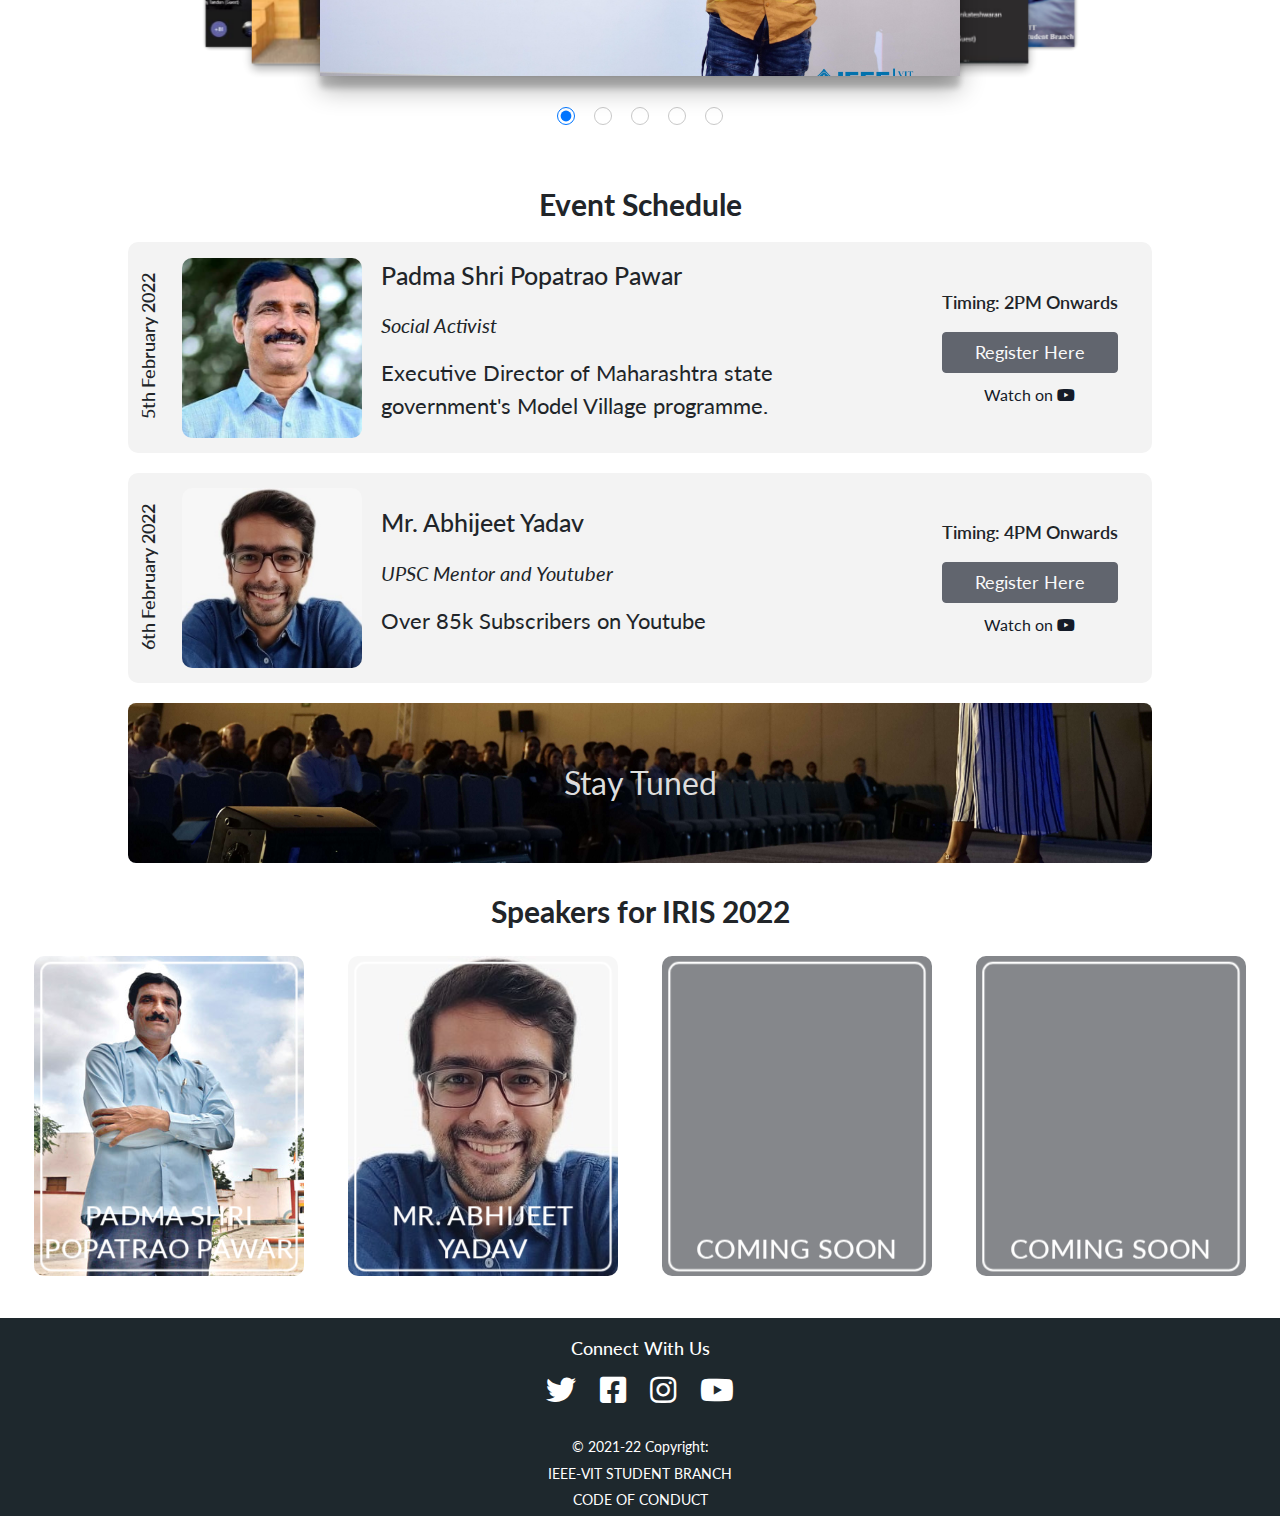
==== commit 40bb6134: "IRIS-2022 v1-disabled register button" ====
--- a/index.html
+++ b/index.html
@@ -141,7 +141,7 @@
         <div class="eventregister">
           <span class="datetime">5th February 2022</span>
           <p class="datetime">Timing: 2PM Onwards</p>
-          <a class="registerbutton btn" target="_blank" href="https://forms.gle/4s7tVU9dEQUrKjWs5">Register Here</a>
+          <a class="registerbutton btn disabled" target="_blank" href="#">Register Here</a>
           <a class="joinbtn" target="_blank" href="https://youtu.be/Gmeq5fLCUpI">Watch on&nbsp;<i
               class="fab fa-youtube"></i></a>
         </div>
@@ -160,7 +160,8 @@
         <div class="eventregister">
           <span class="datetime">6th February 2022</span>
           <p class="datetime">Timing: 4PM Onwards</p>
-          <a class="registerbutton btn" target="_blank" href="https://forms.gle/fTuH5GQMhuCKbfk1A">Register Here</a>
+          <a class="registerbutton btn disabled" target="_blank" href="#">Register
+            Here</a>
           <a class="joinbtn" target="_blank" href="https://youtu.be/b4hU34WzEms">Watch on&nbsp;<i
               class="fab fa-youtube"></i></a>
         </div>
--- a/css/main.css
+++ b/css/main.css
@@ -392,6 +392,10 @@
   color: #fff;
 }
 
+.registerbutton .disabled {
+  cursor: not-allowed;
+}
+
 .joinbtn {
   display: flex;
   align-items: center;
--- a/css/main.css
+++ b/css/main.css
@@ -392,6 +392,10 @@
   color: #fff;
 }
 
+.registerbutton .disabled {
+  cursor: not-allowed;
+}
+
 .joinbtn {
   display: flex;
   align-items: center;
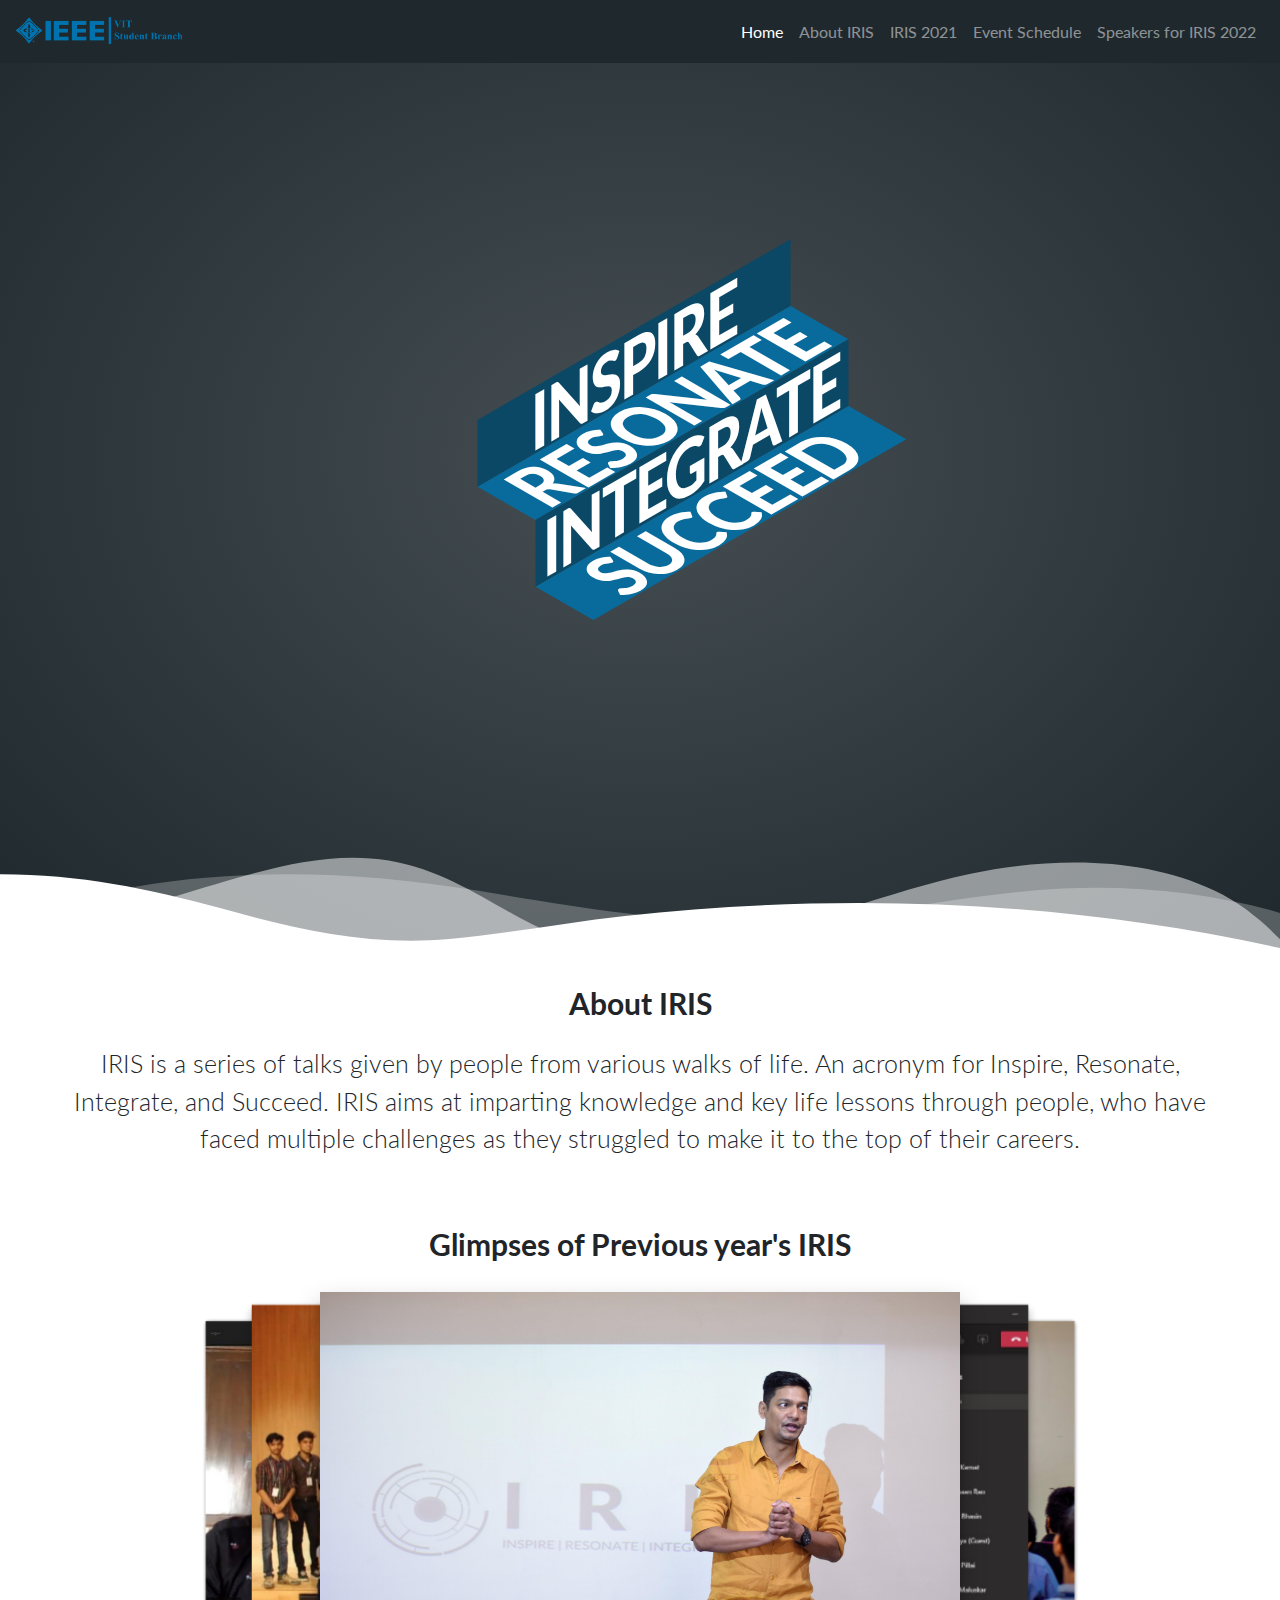
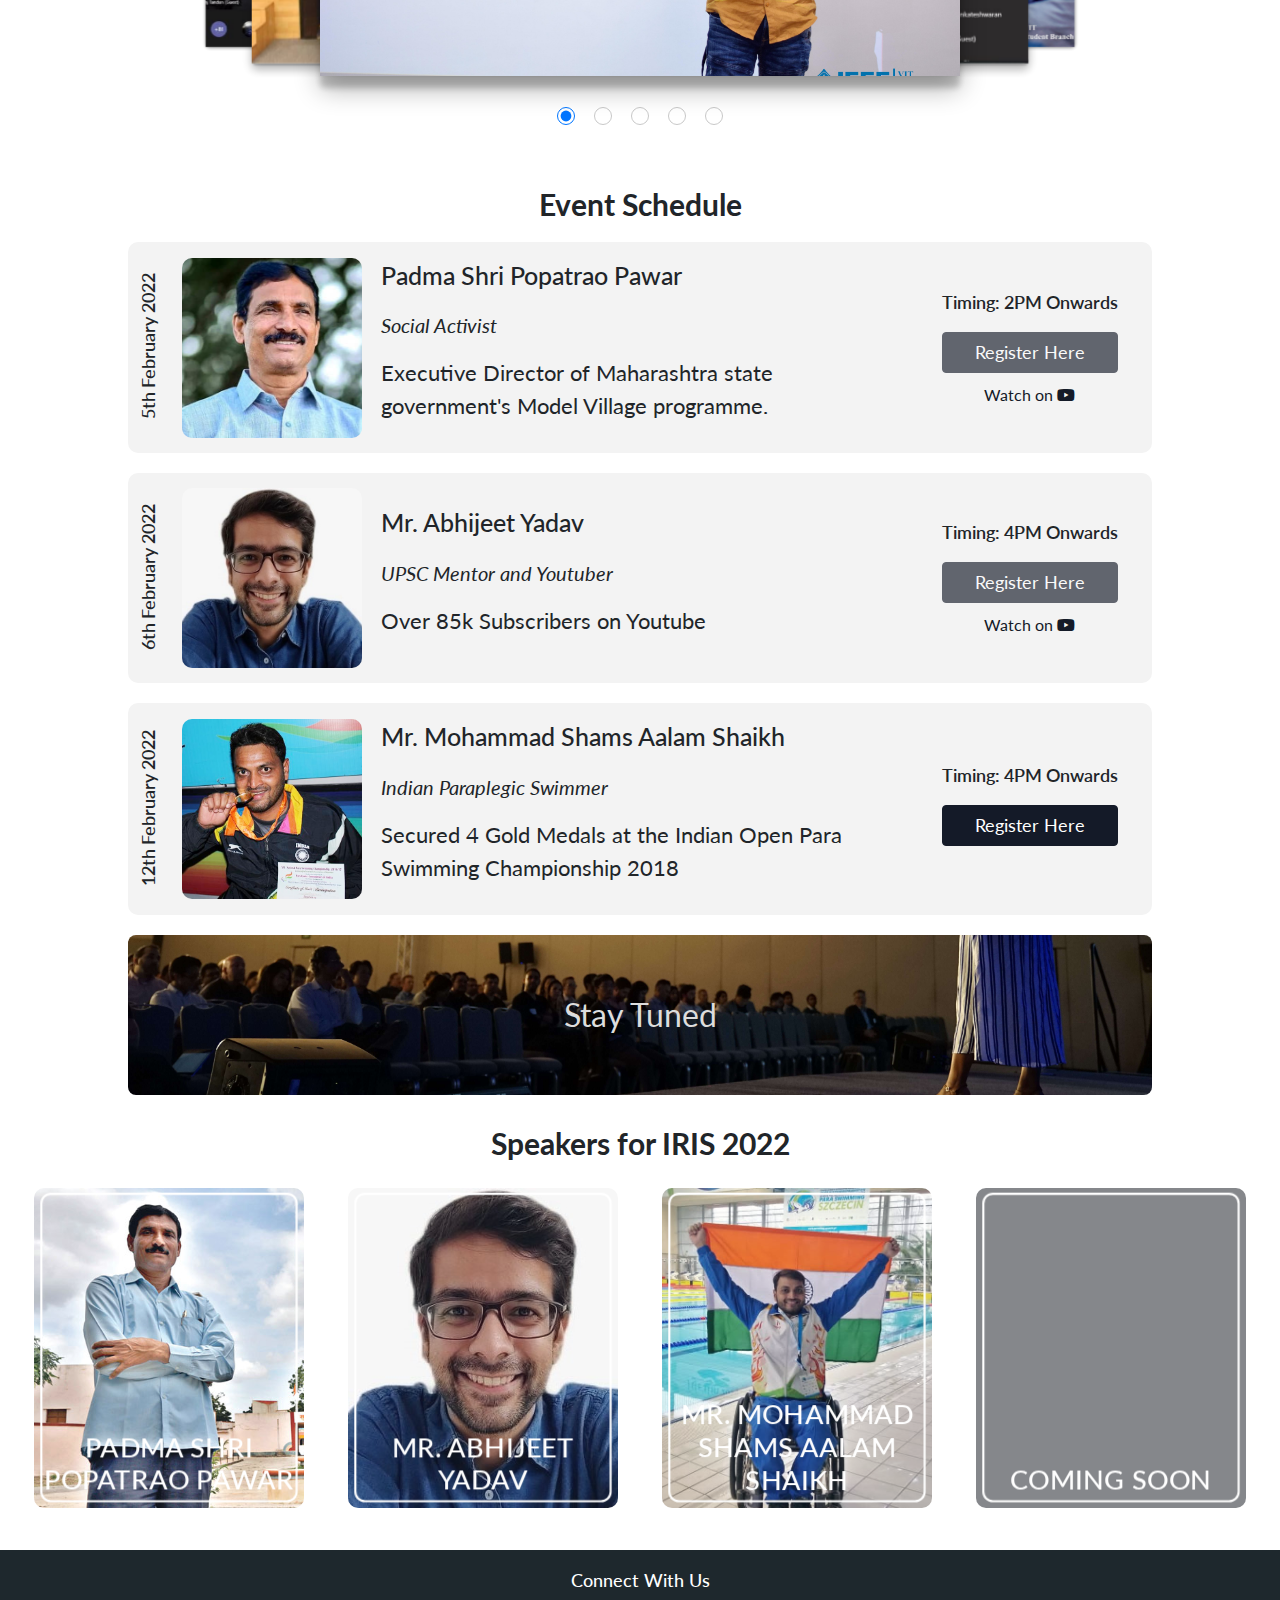
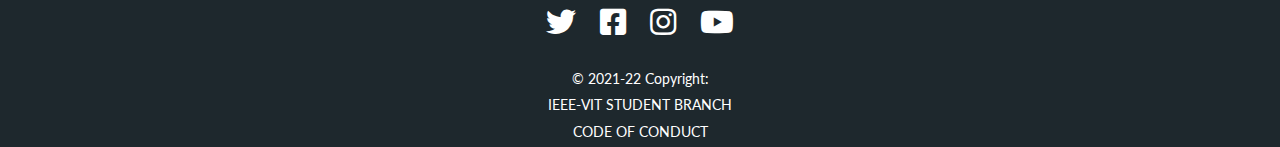
==== commit b5917bb0: "IRIS-2022 v1-day 3 speaker added" ====
--- a/index.html
+++ b/index.html
@@ -166,6 +166,24 @@
               class="fab fa-youtube"></i></a>
         </div>
       </div>
+      <div class="eventcard" id="event2">
+        <div class="eventimage">
+          <img class="eventimage" src="img/ShamsAalamShaikh.jpg" alt="" />
+        </div>
+
+        <div class="eventcontent">
+          <p class="name">Mr. Mohammad Shams Aalam Shaikh</p>
+          <p class="designation">Indian Paraplegic Swimmer</p>
+          <p class="speakerdescription">Secured 4 Gold Medals at the Indian Open Para Swimming Championship 2018
+          </p>
+        </div>
+
+        <div class="eventregister">
+          <span class="datetime">12th February 2022</span>
+          <p class="datetime">Timing: 4PM Onwards</p>
+          <a class="registerbutton btn" target="_blank" href="https://forms.gle/hgJspbMiuFLHKNrU8">Register Here</a>
+        </div>
+      </div>
       <div class="commingsoon1">Stay Tuned</div>
     </div>
 
@@ -222,8 +240,26 @@
       </div>
 
       <div class="speaker-card">
-        <div class="speaker-card__front">
-          <h3 class="speaker-card__title" id="speaker2">Coming Soon</h3>
+        <div class="speaker-card__content">
+          <div class="speaker-card__front" id="speaker3">
+            <h3 class="speaker-card__title" id="speaker3">Mr. Mohammad Shams Aalam Shaikh</h3>
+          </div>
+
+          <div class="speaker-card__back">
+            <p class="speaker-card__body"><br>
+              Recipient of the award for Best Sportsperson with Disability from the President of India in 2021<br><br>
+              Represented India at the 2018 Asian Para Games in Jakarta Indonesia
+            </p>
+            <div class="speaker-links">
+              <a href="https://twitter.com/IamShamsAalam?t=sCx6tk5iKSzaxbcpvOrYxg&s=08" target="_new">
+                <i class="fab fa-twitter"></i>
+              </a>
+
+              <a href="https://instagram.com/iamshamsaalam?utm_medium=copy_link" target="_new">
+                <i class="fab fa-instagram"></i>
+              </a>
+            </div>
+          </div>
         </div>
       </div>
       <div class="speaker-card">
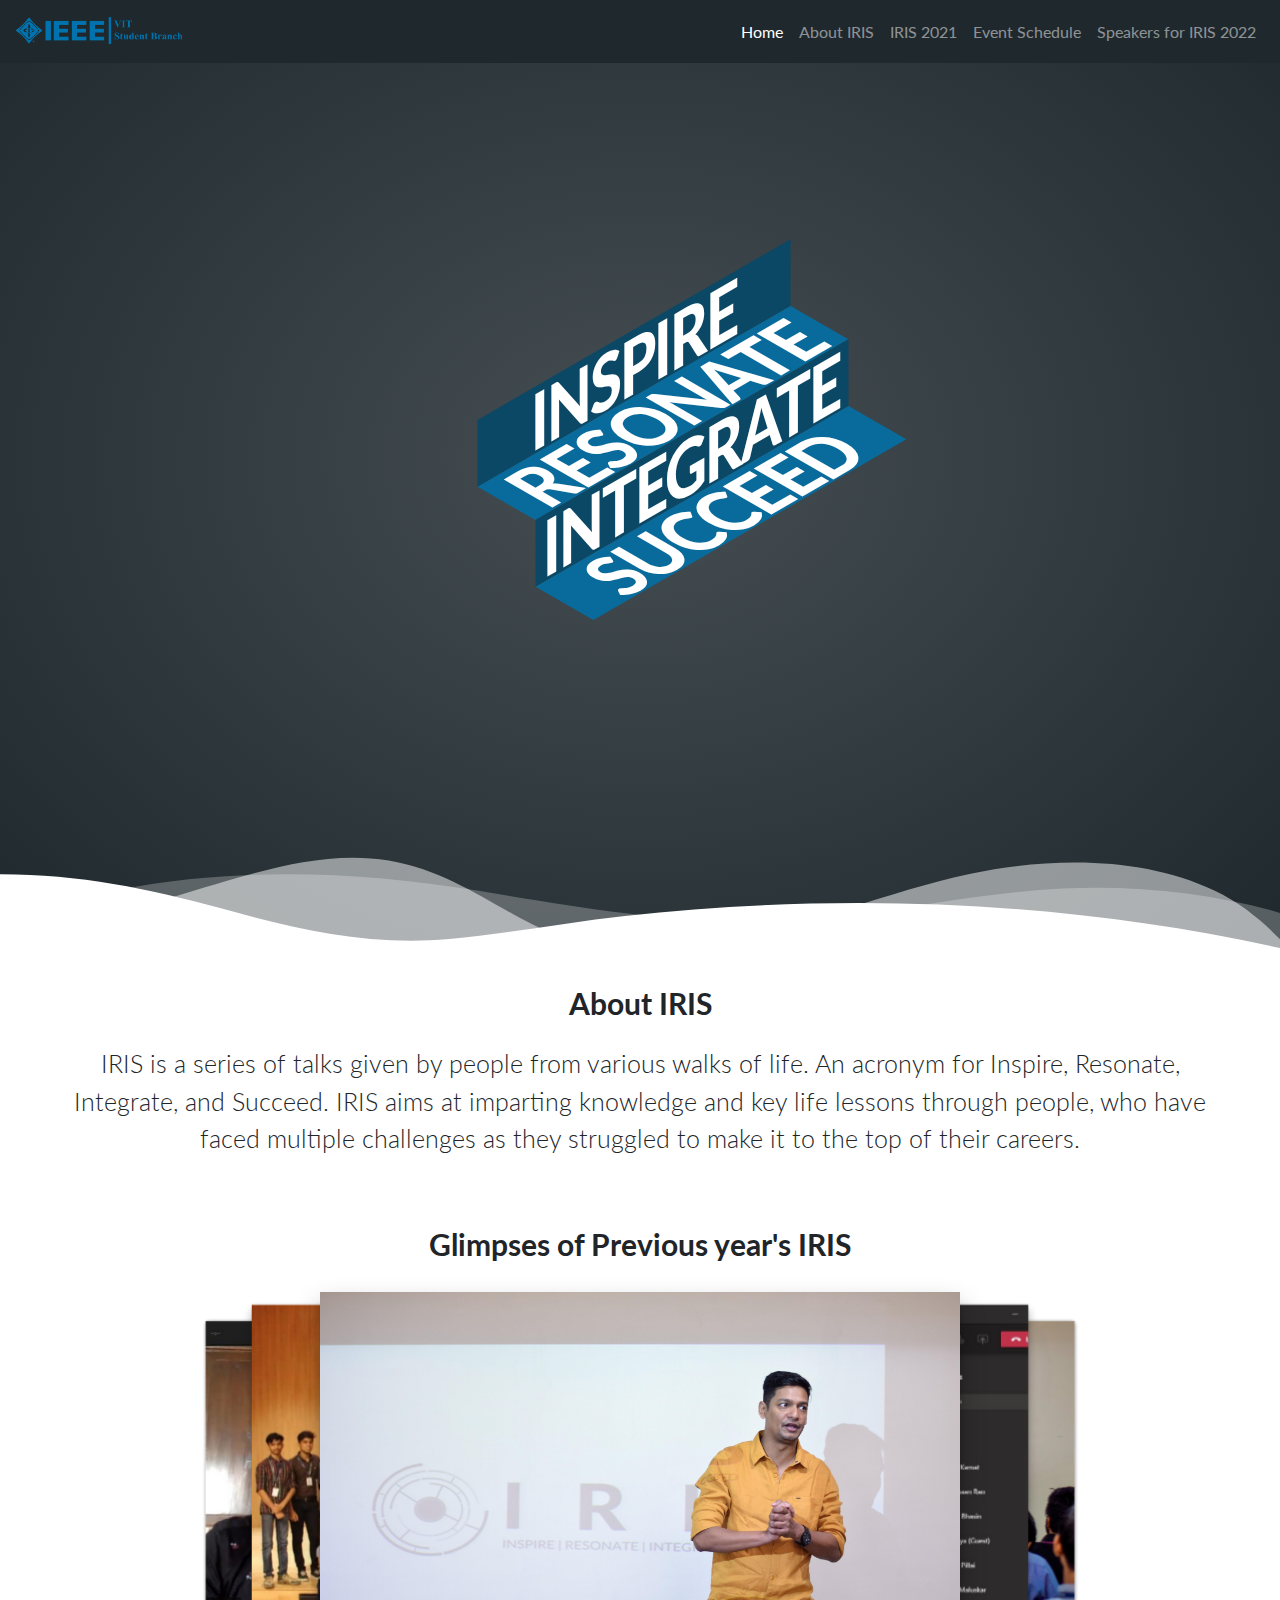
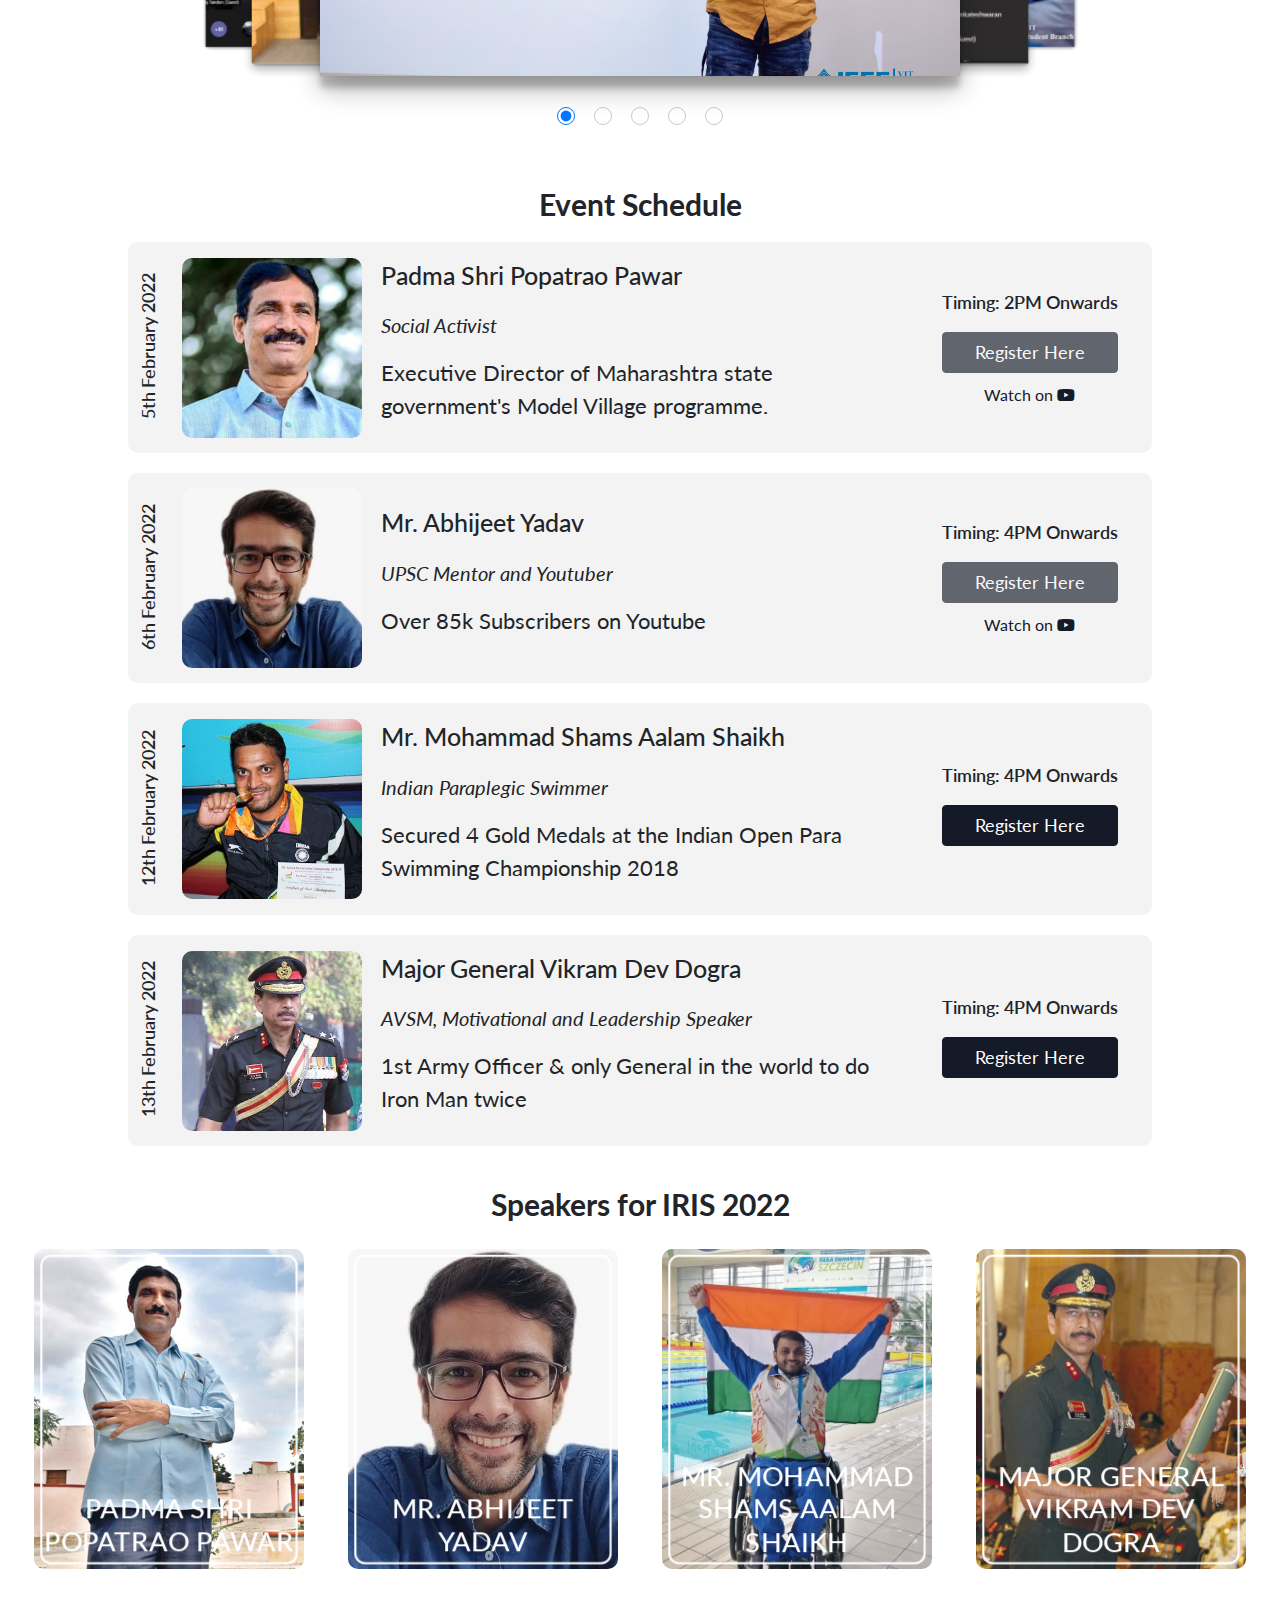
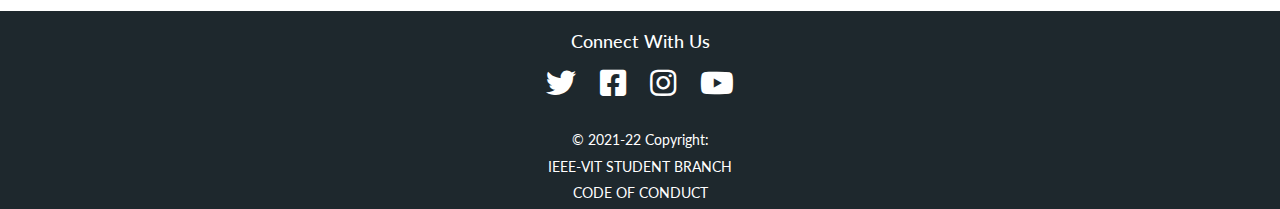
==== commit 95223447: "IRIS-2022 v1-day 4 speaker added" ====
--- a/index.html
+++ b/index.html
@@ -184,7 +184,23 @@
           <a class="registerbutton btn" target="_blank" href="https://forms.gle/hgJspbMiuFLHKNrU8">Register Here</a>
         </div>
       </div>
-      <div class="commingsoon1">Stay Tuned</div>
+      <div class="eventcard" id="event3">
+        <div class="eventimage">
+          <img class="eventimage" src="img/VikramSir.jpg" alt="" />
+        </div>
+
+        <div class="eventcontent">
+          <p class="name">Major General Vikram Dev Dogra</p>
+          <p class="designation">AVSM, Motivational and Leadership Speaker</p>
+          <p class="speakerdescription">1st Army Officer & only General in the world to do Iron Man twice</p>
+        </div>
+
+        <div class="eventregister">
+          <span class="datetime">13th February 2022</span>
+          <p class="datetime">Timing: 4PM Onwards</p>
+          <a class="registerbutton btn" target="_blank" href="https://forms.gle/KPv17vwmNYHYX12b7">Register Here</a>
+        </div>
+      </div>
     </div>
 
     <h3 class="heading" id="speakers">Speakers for IRIS 2022</h3>
@@ -263,8 +279,25 @@
         </div>
       </div>
       <div class="speaker-card">
-        <div class="speaker-card__front">
-          <h3 class="speaker-card__title" id="speaker2">Coming Soon</h3>
+        <div class="speaker-card__content">
+          <div class="speaker-card__front" id="speaker4">
+            <h3 class="speaker-card__title" id="speaker4">Major General Vikram Dev Dogra</h3>
+          </div>
+
+          <div class="speaker-card__back">
+            <p class="speaker-card__body">
+              Chief Mentor and Star Icon of Kho-Kho Federation of India<br><br>
+              GOC 22 Infantry Division
+            </p>
+            <div class="speaker-links">
+              <a href="https://www.linkedin.com/in/major-general-vikram-dev-dogra-avsm-922716110" target="_new">
+                <i class="fab fa-linkedin-square"></i>
+              </a>
+              <a href="https://instagram.com/vikramdogra17?utm_medium=copy_link" target="_new">
+                <i class="fab fa-instagram"></i>
+              </a>
+            </div>
+          </div>
         </div>
       </div>
     </div>
--- a/css/main.css
+++ b/css/main.css
@@ -689,8 +689,8 @@
   }
 }
 
-.commingsoon1,
-.commingsoon2 {
+.comingsoon1,
+.comingsoon2 {
   display: flex;
   justify-content: center;
   align-items: center;
@@ -702,16 +702,9 @@
   border-radius: 0.5rem;
 }
 
-.commingsoon1 {
+.comingsoon1 {
   background-image: url(../img/bg1.jpg), linear-gradient(#333333a4, #aaaaaab6);
   background-size: cover;
   background-position: left 90%;
   color: #ddd;
 }
-
-.commingsoon2 {
-  background-image: url(../img/irisfp.jpeg);
-  background-position: center 52%;
-  opacity: 0.4;
-  color: #aaa;
-}
--- a/css/main.css
+++ b/css/main.css
@@ -689,8 +689,8 @@
   }
 }
 
-.commingsoon1,
-.commingsoon2 {
+.comingsoon1,
+.comingsoon2 {
   display: flex;
   justify-content: center;
   align-items: center;
@@ -702,16 +702,9 @@
   border-radius: 0.5rem;
 }
 
-.commingsoon1 {
+.comingsoon1 {
   background-image: url(../img/bg1.jpg), linear-gradient(#333333a4, #aaaaaab6);
   background-size: cover;
   background-position: left 90%;
   color: #ddd;
 }
-
-.commingsoon2 {
-  background-image: url(../img/irisfp.jpeg);
-  background-position: center 52%;
-  opacity: 0.4;
-  color: #aaa;
-}
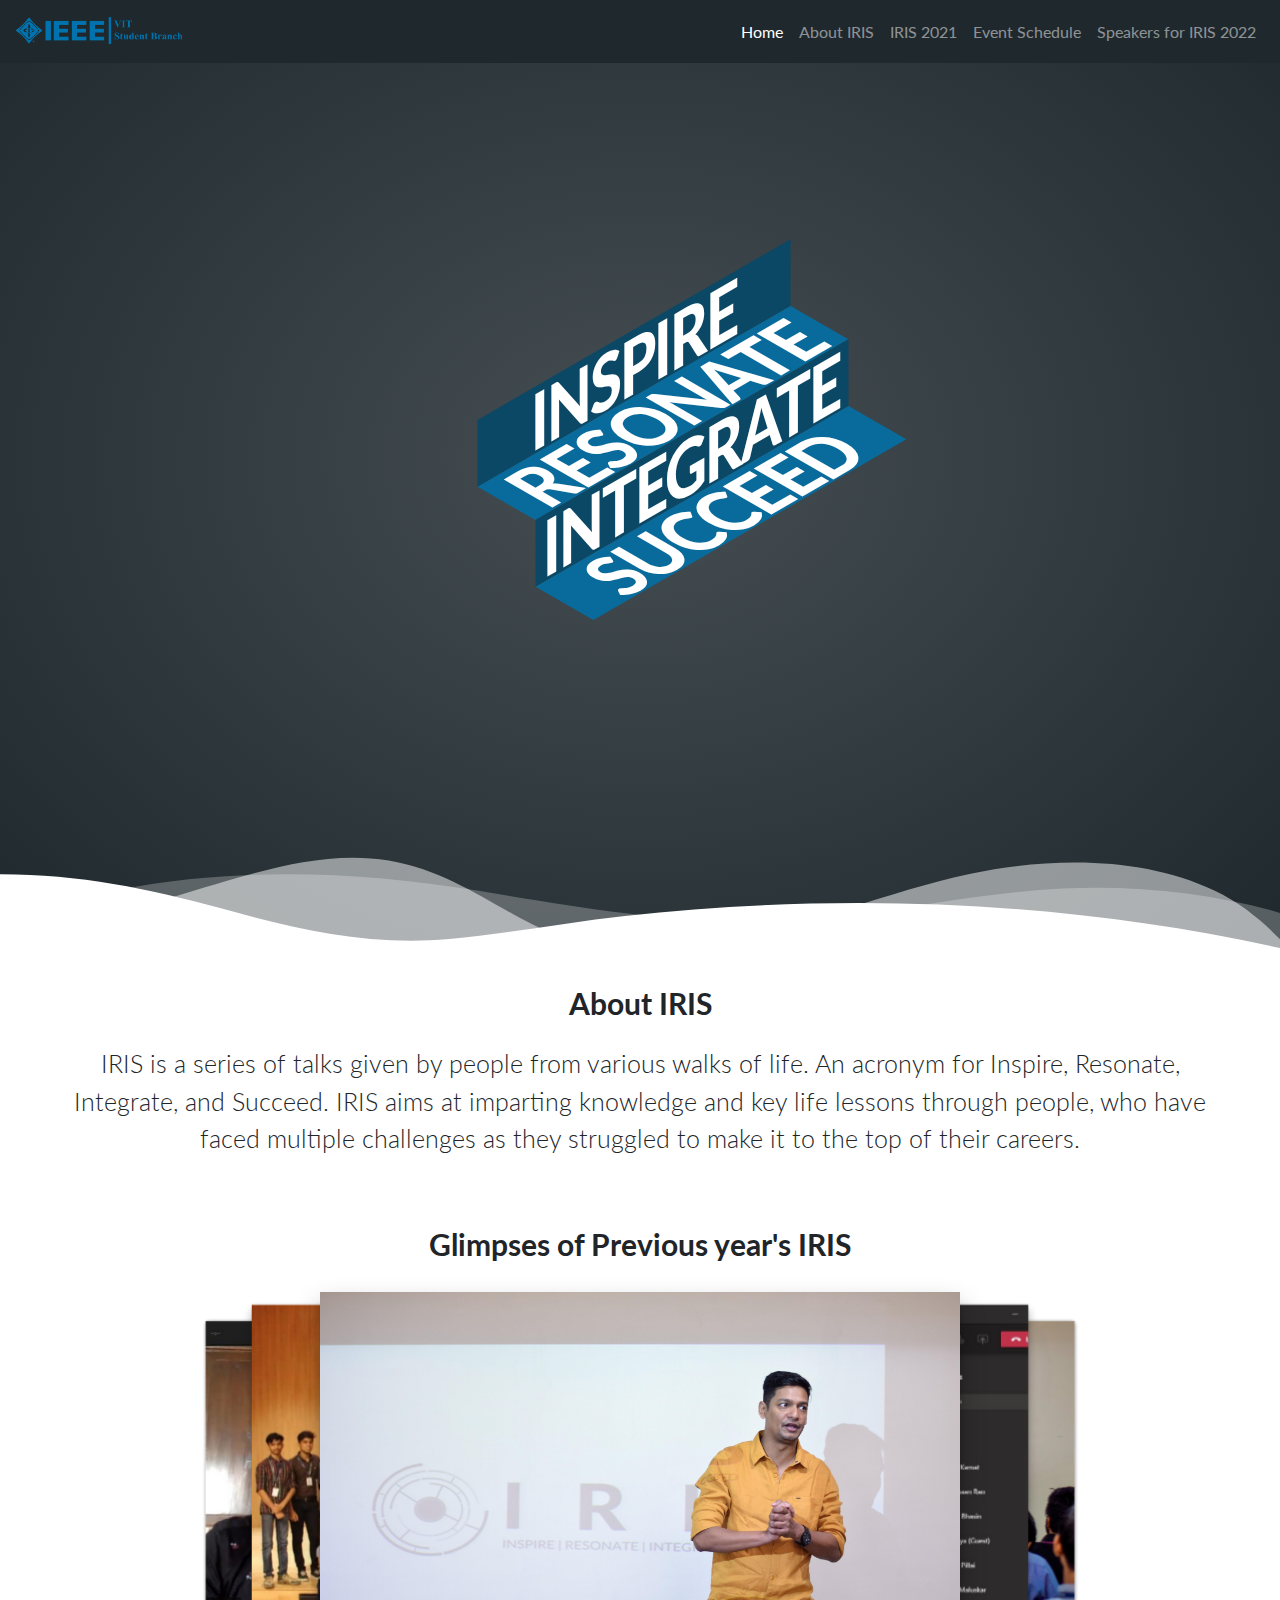
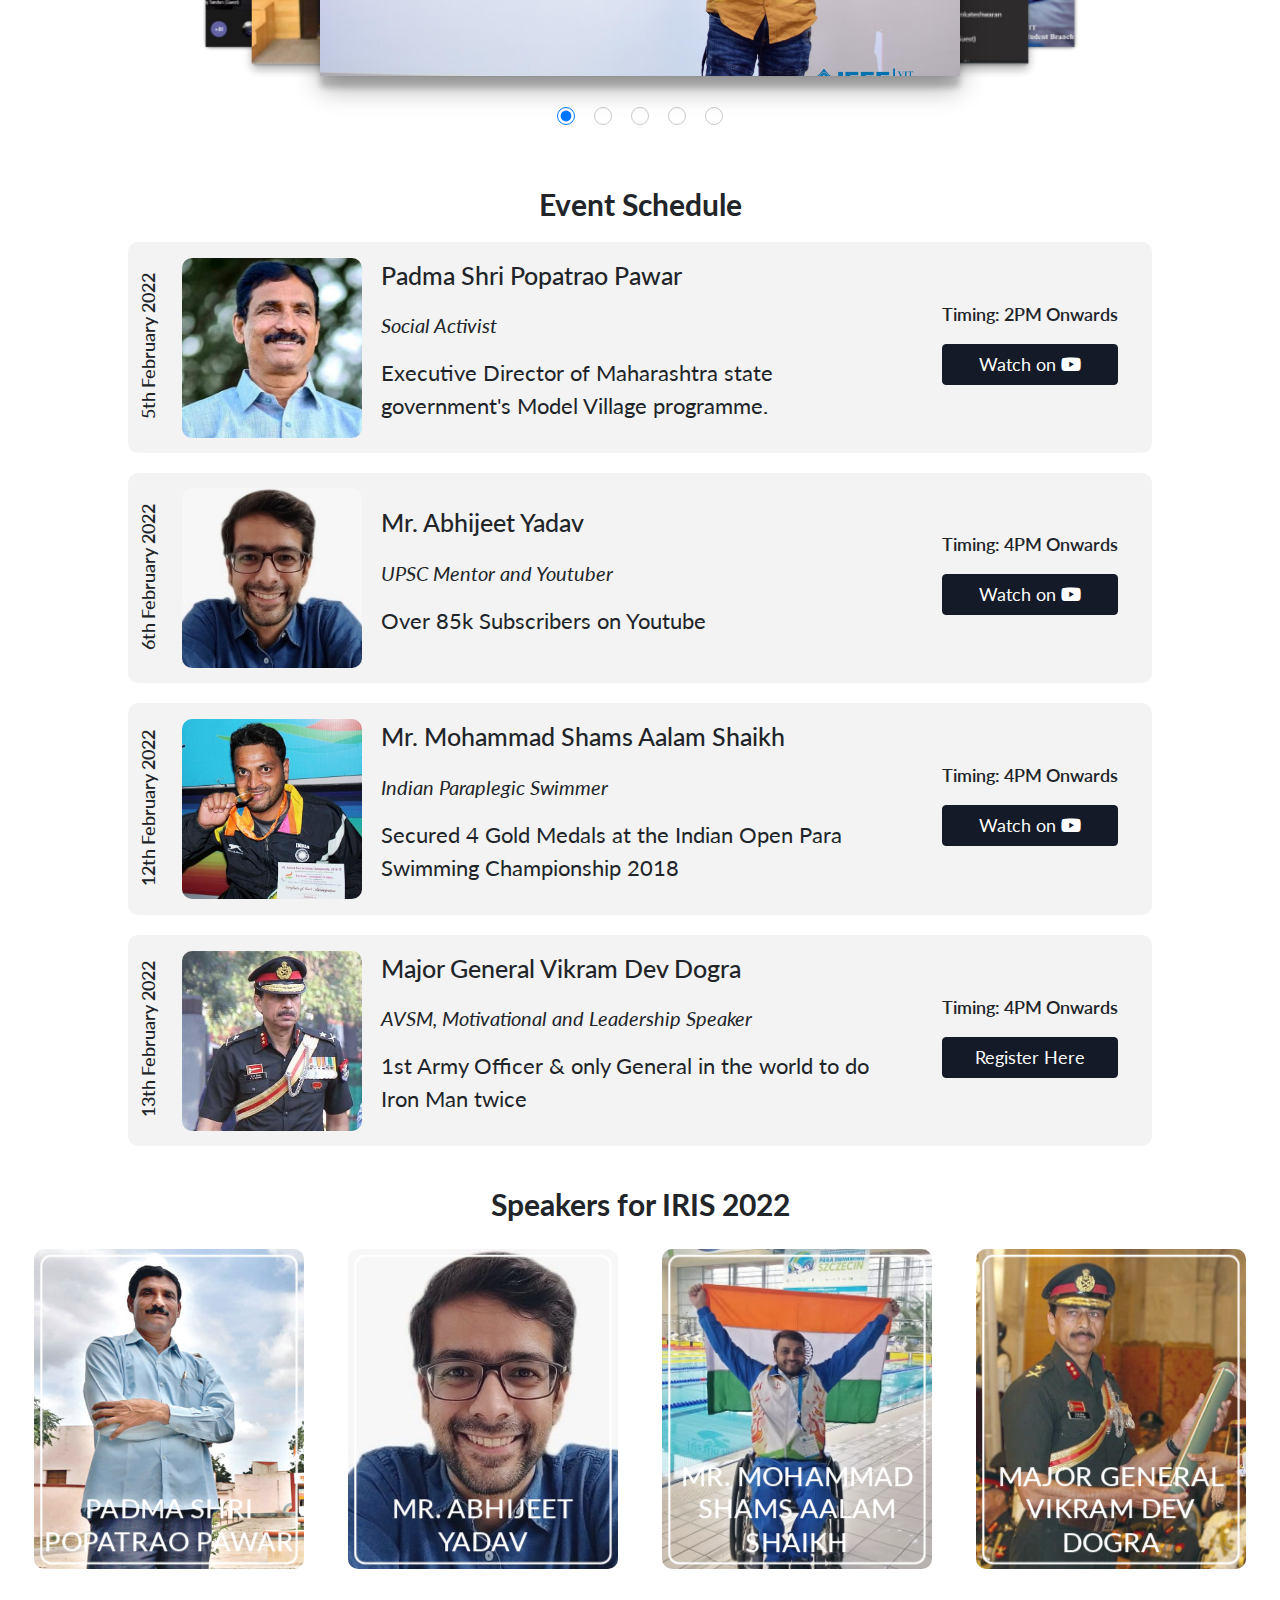
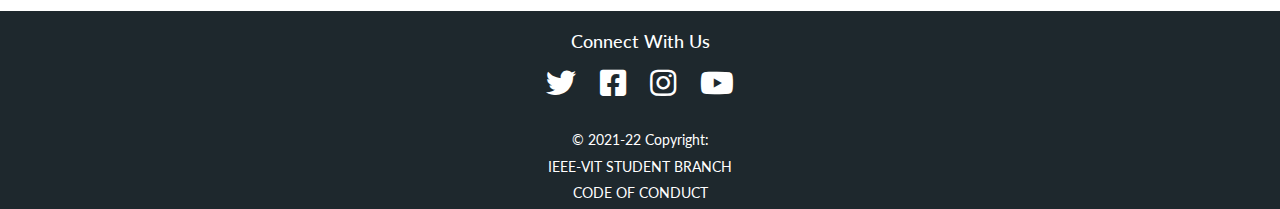
==== commit 223cdd81: "IRIS-2022 v1-day 3 youtube link added" ====
--- a/index.html
+++ b/index.html
@@ -141,8 +141,7 @@
         <div class="eventregister">
           <span class="datetime">5th February 2022</span>
           <p class="datetime">Timing: 2PM Onwards</p>
-          <a class="registerbutton btn disabled" target="_blank" href="#">Register Here</a>
-          <a class="joinbtn" target="_blank" href="https://youtu.be/Gmeq5fLCUpI">Watch on&nbsp;<i
+          <a class="registerbutton btn" target="_blank" href="https://youtu.be/Gmeq5fLCUpI">Watch on&nbsp;<i
               class="fab fa-youtube"></i></a>
         </div>
       </div>
@@ -160,9 +159,7 @@
         <div class="eventregister">
           <span class="datetime">6th February 2022</span>
           <p class="datetime">Timing: 4PM Onwards</p>
-          <a class="registerbutton btn disabled" target="_blank" href="#">Register
-            Here</a>
-          <a class="joinbtn" target="_blank" href="https://youtu.be/b4hU34WzEms">Watch on&nbsp;<i
+          <a class="registerbutton btn" target="_blank" href="https://youtu.be/b4hU34WzEms">Watch on&nbsp;<i
               class="fab fa-youtube"></i></a>
         </div>
       </div>
@@ -181,7 +178,8 @@
         <div class="eventregister">
           <span class="datetime">12th February 2022</span>
           <p class="datetime">Timing: 4PM Onwards</p>
-          <a class="registerbutton btn" target="_blank" href="https://forms.gle/hgJspbMiuFLHKNrU8">Register Here</a>
+          <a class="registerbutton btn" target="_blank" href="https://youtu.be/toUrSJsDvVc">Watch on&nbsp;<i
+              class="fab fa-youtube"></i></a>
         </div>
       </div>
       <div class="eventcard" id="event3">
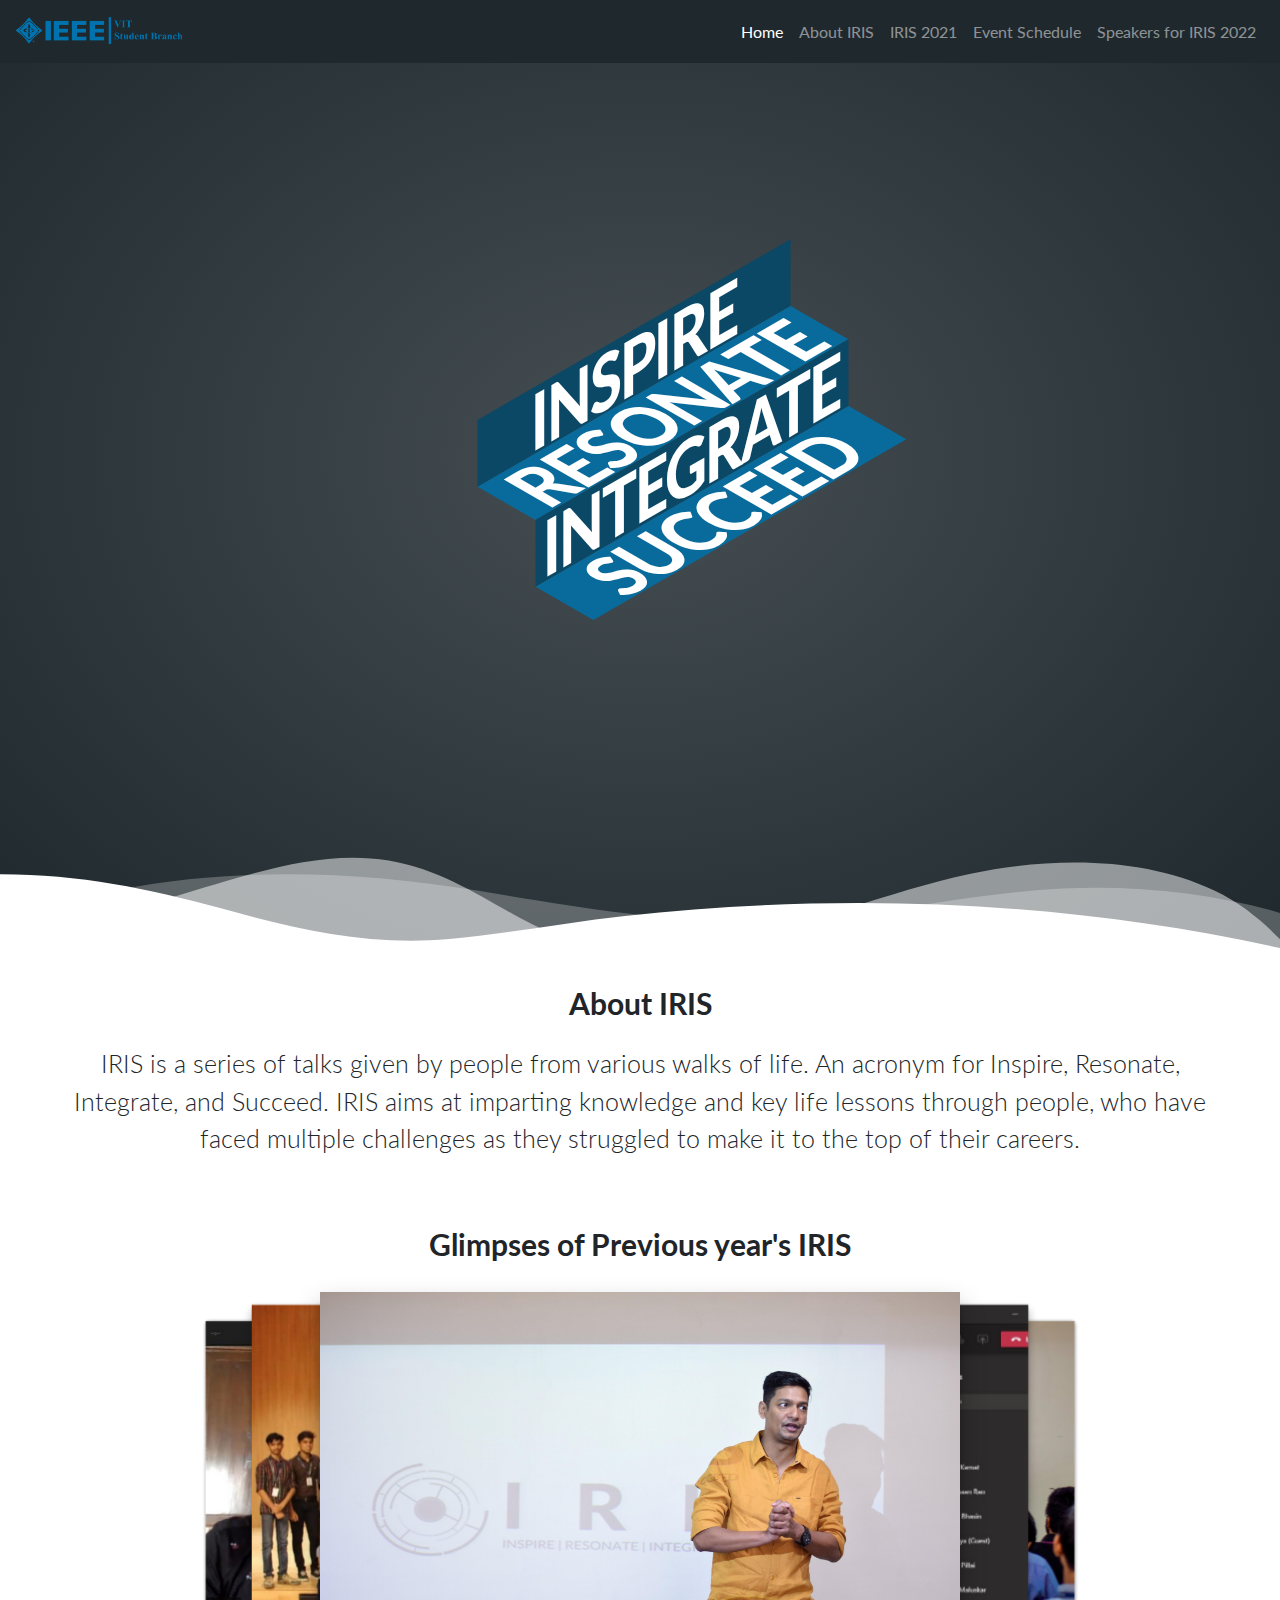
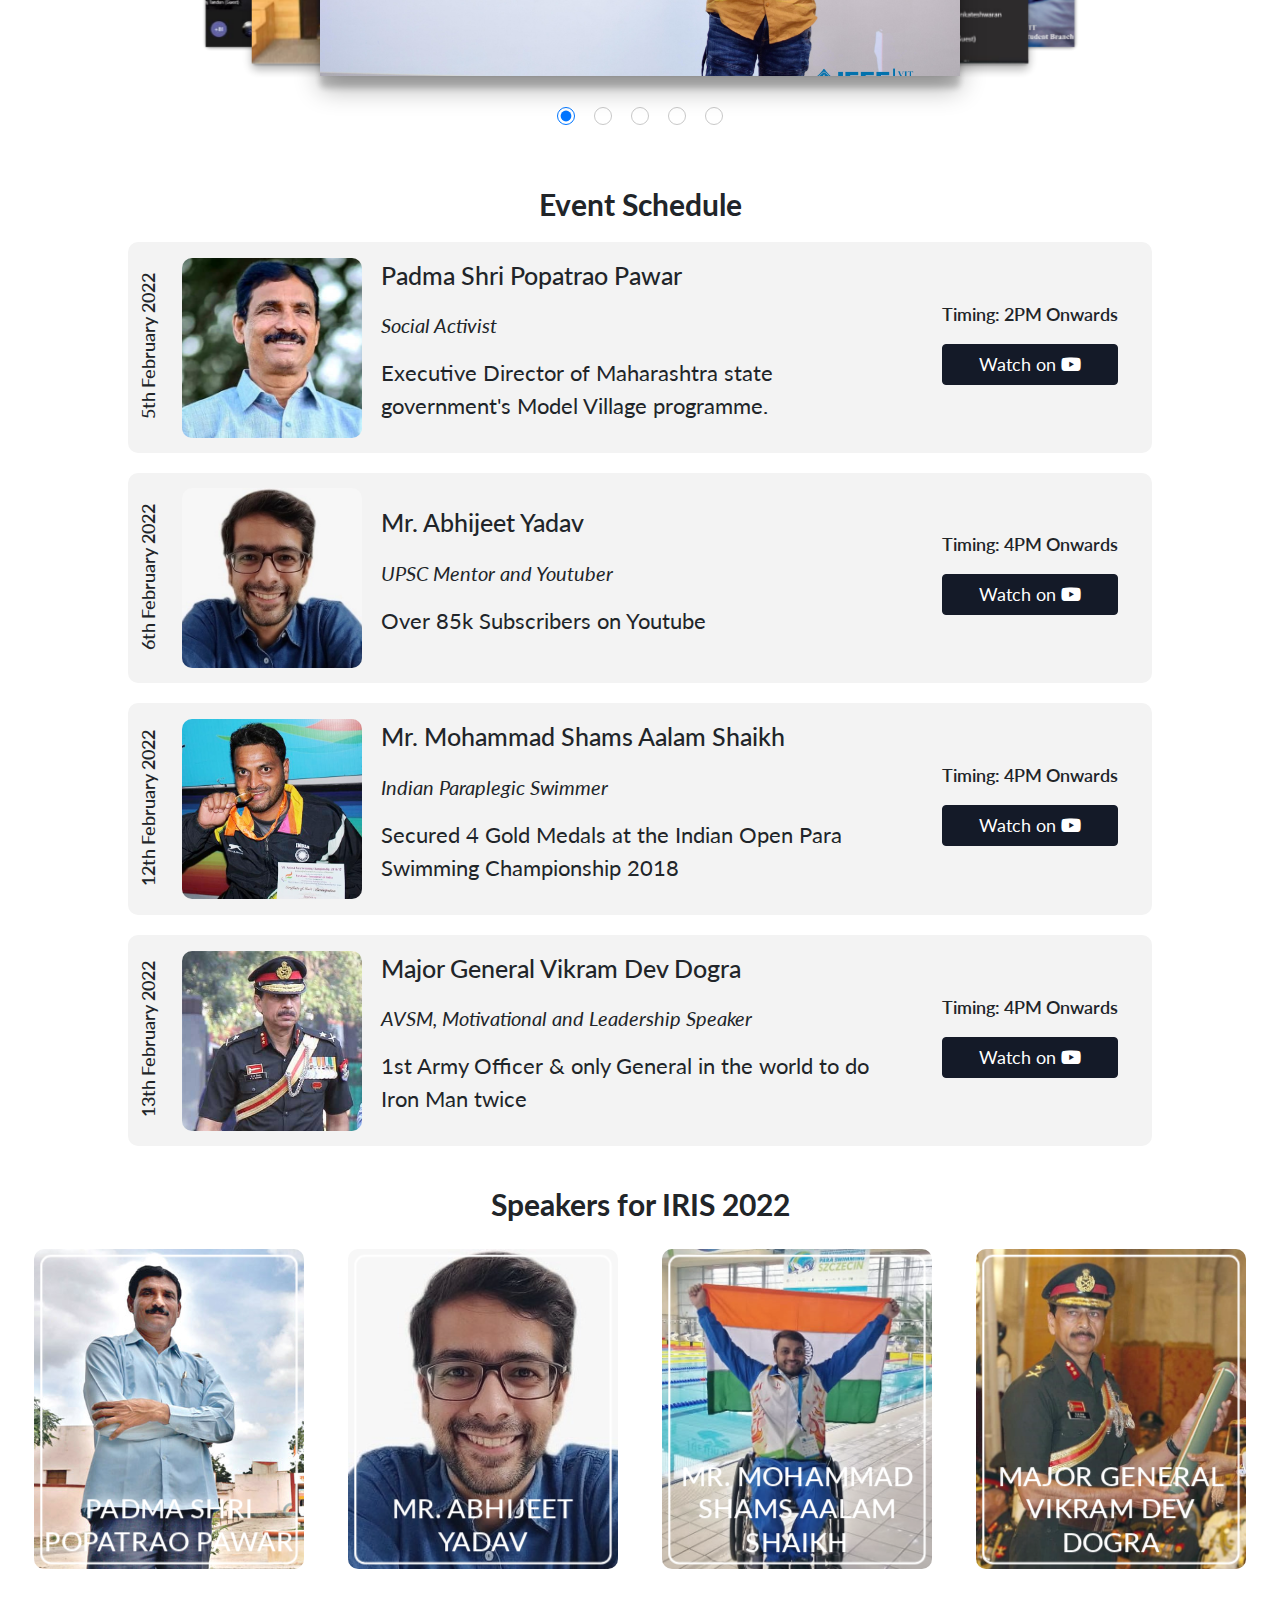
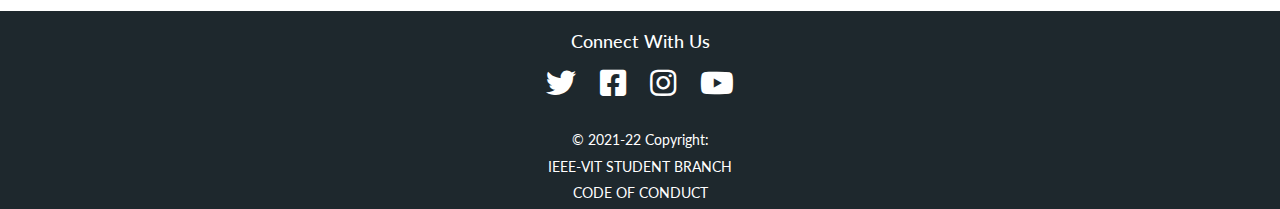
==== commit 63d13097: "IRIS-2022 v1-day 4 youtube link added" ====
--- a/index.html
+++ b/index.html
@@ -196,7 +196,8 @@
         <div class="eventregister">
           <span class="datetime">13th February 2022</span>
           <p class="datetime">Timing: 4PM Onwards</p>
-          <a class="registerbutton btn" target="_blank" href="https://forms.gle/KPv17vwmNYHYX12b7">Register Here</a>
+          <a class="registerbutton btn" target="_blank" href="https://youtu.be/sr_3s0QVHTY">Watch on&nbsp;<i
+              class="fab fa-youtube"></i></a>
         </div>
       </div>
     </div>
